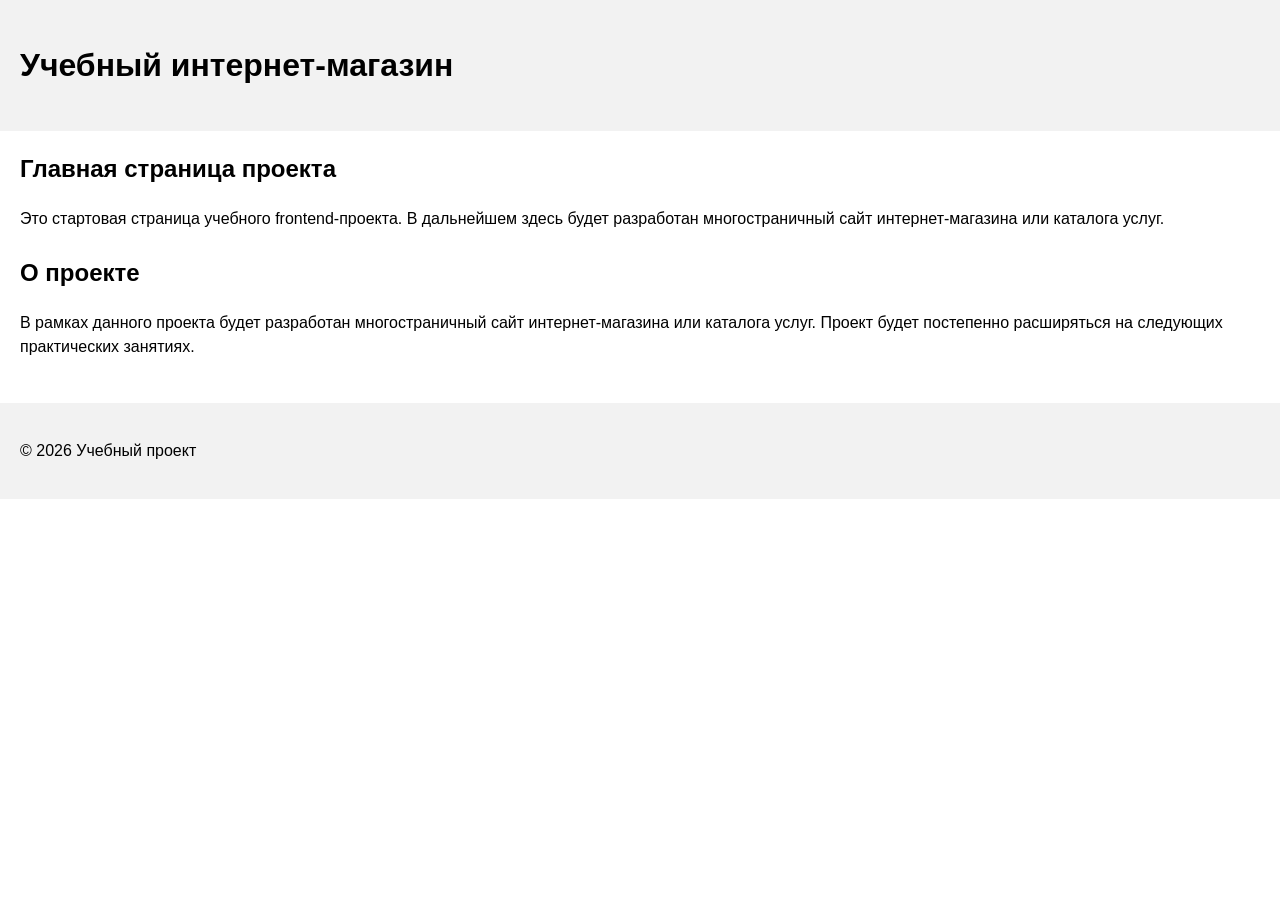
==== index.html @ 619b3dec "feat: add project description section" ====
<!DOCTYPE html>
<html lang="ru">
<head>
  <meta charset="UTF-8">
  <meta name="viewport" content="width=device-width, initial-scale=1.0">
  <title>Каталог товаров</title>
  <link rel="stylesheet" href="css/style.css">
</head>
<body>
  <header>
    <h1>Учебный интернет-магазин</h1>
  </header>

  <main>
    <section>
      <h2>Главная страница проекта</h2>
      <p>
        Это стартовая страница учебного frontend-проекта.
        В дальнейшем здесь будет разработан многостраничный сайт
        интернет-магазина или каталога услуг.
      </p>
    </section>
    <section>
      <h2>О проекте</h2>
      <p>
        В рамках данного проекта будет разработан многостраничный сайт
        интернет-магазина или каталога услуг. Проект будет постепенно
        расширяться на следующих практических занятиях.
      </p>
    </section>
  </main>

  <footer>
    <p>&copy; 2026 Учебный проект</p>
  </footer>
</body>
</html>
---- css/style.css ----
body {
  margin: 0;
  font-family: Arial, sans-serif;
  line-height: 1.5;
}

header,
main,
footer {
  padding: 20px;
}

header {
  background-color: #f2f2f2;
}

footer {
  background-color: #f2f2f2;
}

section {
  margin-bottom: 24px;
}

section h2 {
  margin-top: 0;
}
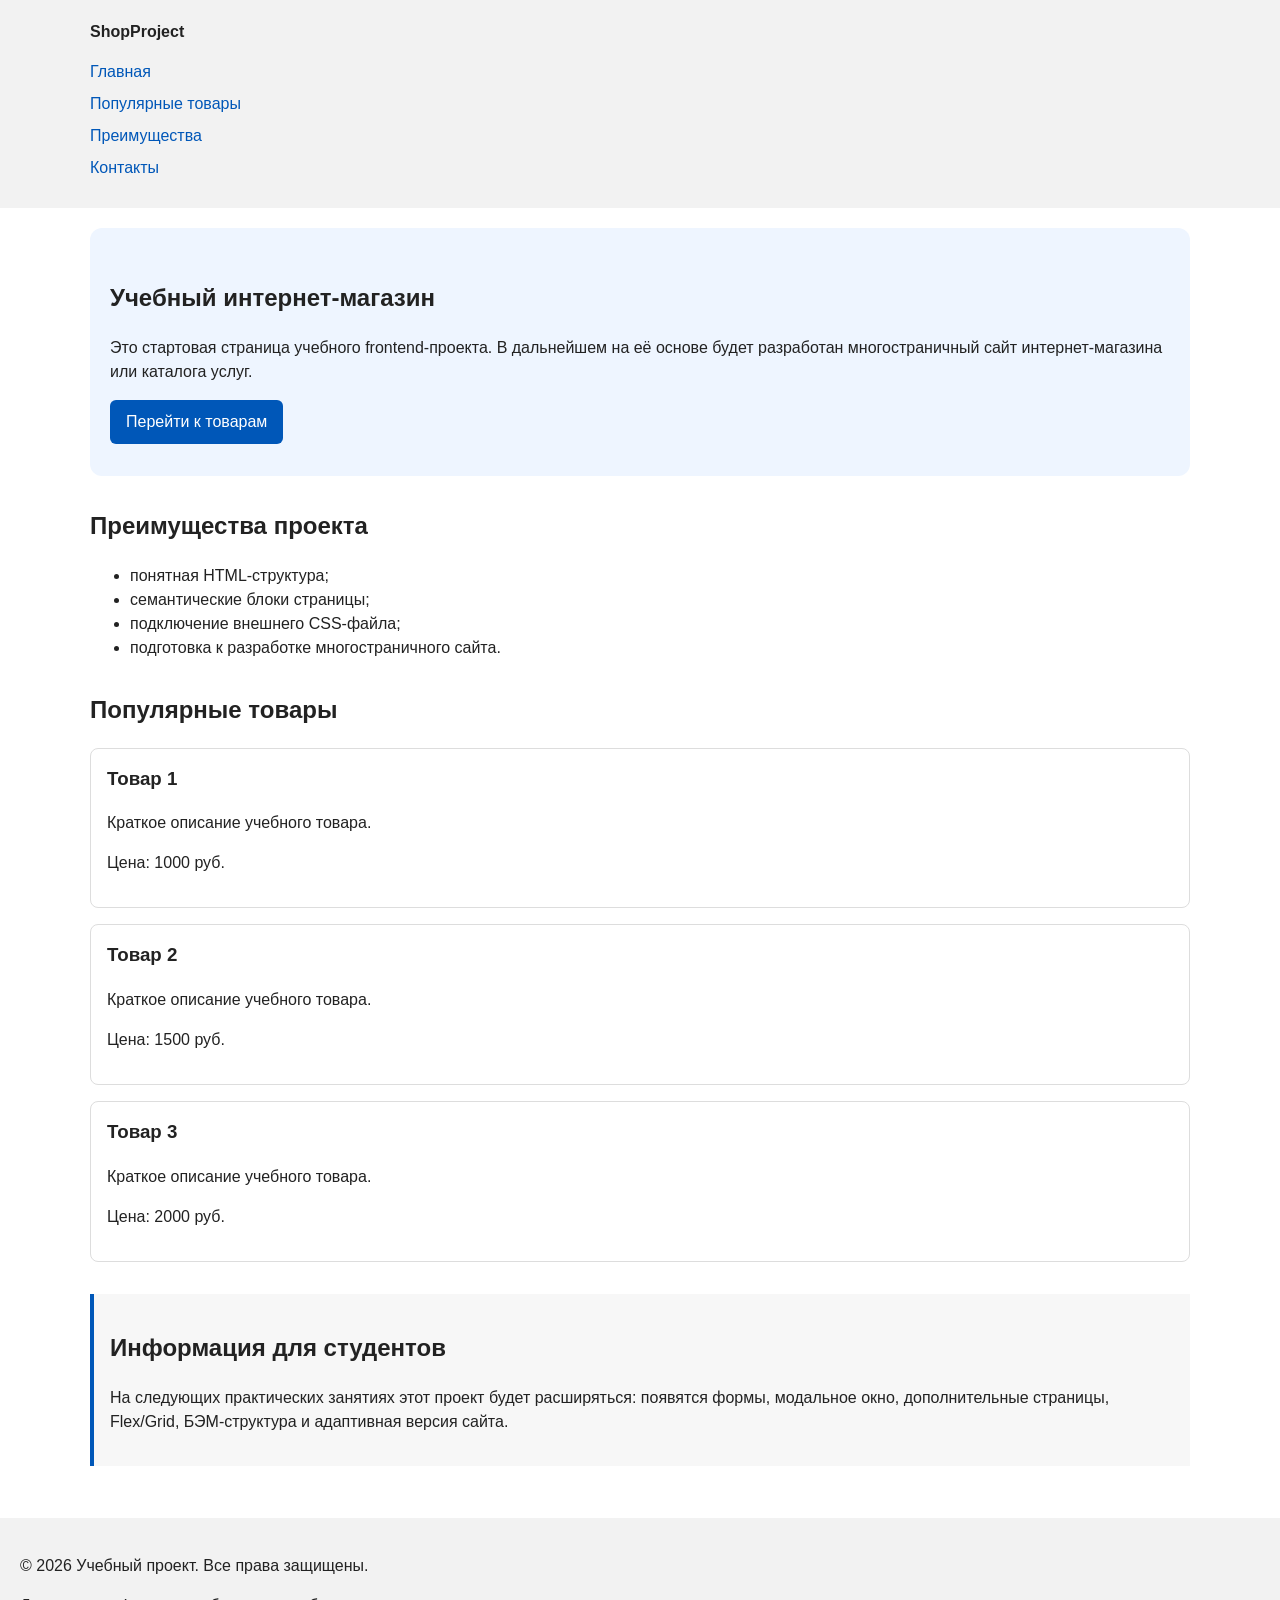
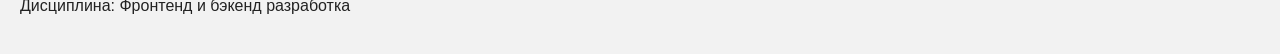
==== commit e78f5cd9: "feat: add semantic HTML structure and base CSS styles" ====
--- a/index.html
+++ b/index.html
@@ -8,30 +8,72 @@
 </head>
 <body>
   <header>
-    <h1>Учебный интернет-магазин</h1>
+    <div class="site-header">
+      <a class="site-logo" href="index.html">ShopProject</a>
+
+      <nav class="site-nav" aria-label="Основная навигация">
+        <ul class="site-nav__list">
+          <li><a href="index.html">Главная</a></li>
+          <li><a href="#popular">Популярные товары</a></li>
+          <li><a href="#advantages">Преимущества</a></li>
+          <li><a href="#contacts">Контакты</a></li>
+        </ul>
+      </nav>
+    </div>
   </header>
-
   <main>
-    <section>
-      <h2>Главная страница проекта</h2>
+    <section class="hero">
+      <h1>Учебный интернет-магазин</h1>
       <p>
         Это стартовая страница учебного frontend-проекта.
-        В дальнейшем здесь будет разработан многостраничный сайт
+        В дальнейшем на её основе будет разработан многостраничный сайт
         интернет-магазина или каталога услуг.
       </p>
+      <a class="button" href="#popular">Перейти к товарам</a>
     </section>
-    <section>
-      <h2>О проекте</h2>
+    <section class="section" id="advantages">
+      <h2>Преимущества проекта</h2>
+
+      <ul class="advantages-list">
+        <li>понятная HTML-структура;</li>
+        <li>семантические блоки страницы;</li>
+        <li>подключение внешнего CSS-файла;</li>
+        <li>подготовка к разработке многостраничного сайта.</li>
+      </ul>
+    </section>
+    <section class="section" id="popular">
+      <h2>Популярные товары</h2>
+
+      <article class="product-card">
+        <h3>Товар 1</h3>
+        <p>Краткое описание учебного товара.</p>
+        <p>Цена: 1000 руб.</p>
+      </article>
+
+      <article class="product-card">
+        <h3>Товар 2</h3>
+        <p>Краткое описание учебного товара.</p>
+        <p>Цена: 1500 руб.</p>
+      </article>
+
+      <article class="product-card">
+        <h3>Товар 3</h3>
+        <p>Краткое описание учебного товара.</p>
+        <p>Цена: 2000 руб.</p>
+      </article>
+    </section>
+    <aside class="aside-info">
+      <h2>Информация для студентов</h2>
       <p>
-        В рамках данного проекта будет разработан многостраничный сайт
-        интернет-магазина или каталога услуг. Проект будет постепенно
-        расширяться на следующих практических занятиях.
+        На следующих практических занятиях этот проект будет расширяться:
+        появятся формы, модальное окно, дополнительные страницы, Flex/Grid,
+        БЭМ-структура и адаптивная версия сайта.
       </p>
-    </section>
+    </aside>
   </main>
-
-  <footer>
-    <p>&copy; 2026 Учебный проект</p>
+  <footer id="contacts">
+    <p>&copy; 2026 Учебный проект. Все права защищены.</p>
+    <p>Дисциплина: Фронтенд и бэкенд разработка</p>
   </footer>
 </body>
 </html>
--- a/css/style.css
+++ b/css/style.css
@@ -1,27 +1,173 @@
+/* 
+  Универсальное правило для всех элементов.
+  border-box делает расчёт размеров более понятным:
+  width включает content, padding и border.
+*/
+* {
+  box-sizing: border-box;
+}
+
+/*
+  Убираем стандартный внешний отступ браузера у body.
+  Без этого вокруг страницы может появиться белая рамка.
+*/
 body {
   margin: 0;
   font-family: Arial, sans-serif;
   line-height: 1.5;
+  color: #222222;
+  background-color: #ffffff;
 }
 
+/*
+  Задаём внутренние отступы для основных областей страницы.
+  Это делает содержимое визуально отделённым от краёв окна браузера.
+*/
 header,
 main,
 footer {
   padding: 20px;
 }
 
+/*
+  Оформляем шапку страницы.
+  Пока используется простой светло-серый фон.
+*/
 header {
   background-color: #f2f2f2;
 }
 
+/*
+  Оформляем подвал страницы тем же фоном,
+  чтобы визуально отделить его от основного содержимого.
+*/
 footer {
   background-color: #f2f2f2;
 }
 
-section {
-  margin-bottom: 24px;
+/*
+  Ограничиваем ширину содержимого шапки,
+  чтобы оно не растягивалось слишком сильно на широких экранах.
+*/
+.site-header {
+  max-width: 1100px;
+  margin: 0 auto;
 }
 
-section h2 {
+/*
+  Оформляем текстовый логотип.
+*/
+.site-logo {
+  font-weight: bold;
+  text-decoration: none;
+  color: #222222;
+}
+
+/*
+  Убираем стандартные отступы и маркеры списка навигации.
+*/
+.site-nav__list {
+  padding: 0;
+  margin: 16px 0 0;
+  list-style: none;
+}
+
+/*
+  Добавляем расстояние между пунктами меню.
+*/
+.site-nav__list li {
+  margin-bottom: 8px;
+}
+
+/*
+  Оформляем ссылки меню.
+*/
+.site-nav__list a {
+  color: #0057b8;
+  text-decoration: none;
+}
+
+/*
+  При наведении мыши подчёркиваем ссылку.
+  Подробно состояния интерфейса будут рассмотрены в практической работе 1.7.
+*/
+.site-nav__list a:hover {
+  text-decoration: underline;
+}
+
+/*
+  Hero-блок — первый крупный блок страницы.
+  Он визуально отделяется от остальных разделов фоном и отступами.
+*/
+.hero {
+  max-width: 1100px;
+  margin: 0 auto 32px;
+  padding: 32px 20px;
+  background-color: #eef5ff;
+  border-radius: 12px;
+}
+
+/*
+  Общий класс для разделов страницы.
+*/
+.section {
+  max-width: 1100px;
+  margin: 0 auto 32px;
+}
+
+/*
+  Убираем лишний верхний отступ у заголовков разделов.
+*/
+.section h2 {
   margin-top: 0;
 }
+
+/*
+  Карточка товара — самостоятельный блок.
+  На следующих занятиях карточки будут доработаны и выстроены в сетку.
+*/
+.product-card {
+  margin-bottom: 16px;
+  padding: 16px;
+  border: 1px solid #dddddd;
+  border-radius: 8px;
+  background-color: #ffffff;
+}
+
+/*
+  Убираем лишний верхний отступ у заголовка карточки.
+*/
+.product-card h3 {
+  margin-top: 0;
+}
+
+/*
+  Пока это обычная ссылка, но визуально она оформляется как кнопка.
+*/
+.button {
+  display: inline-block;
+  padding: 10px 16px;
+  color: #ffffff;
+  background-color: #0057b8;
+  text-decoration: none;
+  border-radius: 6px;
+}
+
+/*
+  Простое состояние наведения для кнопки.
+*/
+.button:hover {
+  background-color: #003f86;
+}
+
+/*
+  Дополнительный информационный блок.
+*/
+.aside-info {
+  max-width: 1100px;
+  margin: 0 auto 32px;
+  padding: 16px;
+  border-left: 4px solid #0057b8;
+  background-color: #f7f7f7;
+}
+
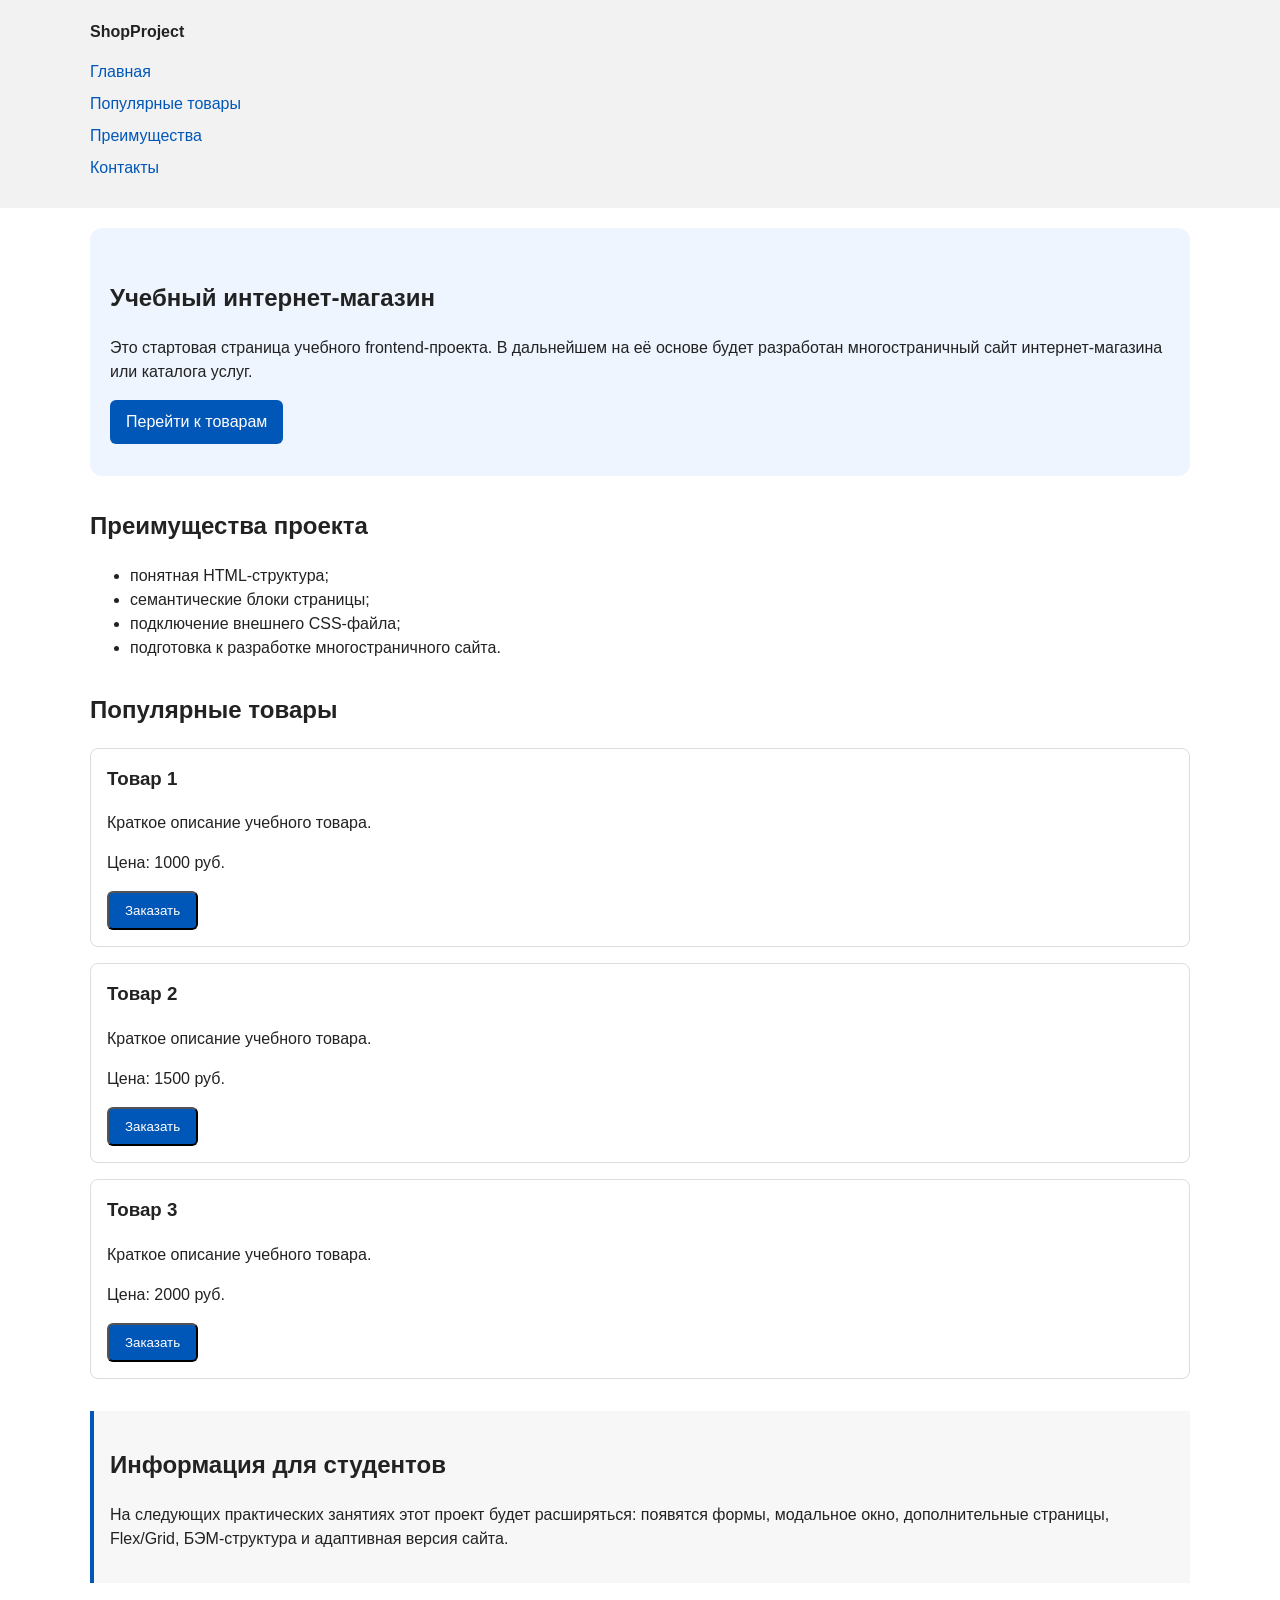
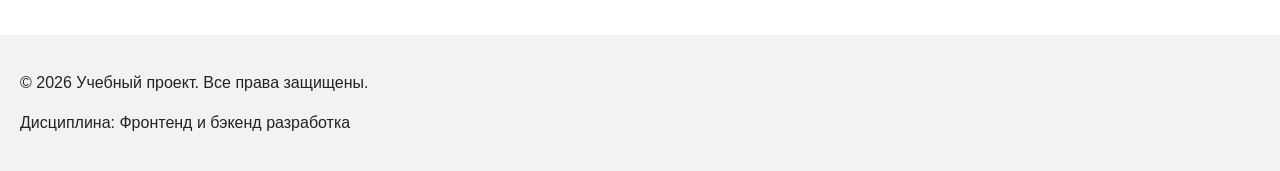
==== commit f38a32cd: "feat: add order form modal and validation" ====
--- a/index.html
+++ b/index.html
@@ -5,6 +5,7 @@
   <meta name="viewport" content="width=device-width, initial-scale=1.0">
   <title>Каталог товаров</title>
   <link rel="stylesheet" href="css/style.css">
+  <script src="js/main.js" defer></script>
 </head>
 <body>
   <header>
@@ -48,20 +49,32 @@
         <h3>Товар 1</h3>
         <p>Краткое описание учебного товара.</p>
         <p>Цена: 1000 руб.</p>
+        <button class="button product-card__button" type="button" data-product="Товар 1">
+          Заказать
+        </button>
       </article>
 
       <article class="product-card">
         <h3>Товар 2</h3>
         <p>Краткое описание учебного товара.</p>
         <p>Цена: 1500 руб.</p>
+        <button class="button product-card__button" type="button" data-product="Товар 2">
+          Заказать
+        </button>
       </article>
 
       <article class="product-card">
         <h3>Товар 3</h3>
         <p>Краткое описание учебного товара.</p>
         <p>Цена: 2000 руб.</p>
+        <button class="button product-card__button" type="button" data-product="Товар 3">
+          Заказать
+        </button>
       </article>
     </section>
+    <p class="success-message" id="success-message" hidden>
+      Форма успешно отправлена!
+    </p>
     <aside class="aside-info">
       <h2>Информация для студентов</h2>
       <p>
@@ -75,5 +88,97 @@
     <p>&copy; 2026 Учебный проект. Все права защищены.</p>
     <p>Дисциплина: Фронтенд и бэкенд разработка</p>
   </footer>
+  <dialog class="order-dialog" id="order-dialog" aria-labelledby="order-dialog-title">
+    <h2 id="order-dialog-title">Оформление заявки</h2>
+
+    <form class="order-form" id="order-form" action="#" method="post" novalidate>
+      <input id="selected-product" name="selected-product" type="hidden">
+
+      <div class="form-field">
+        <label for="order-name">Имя</label>
+        <input
+          id="order-name"
+          name="name"
+          type="text"
+          placeholder="Введите ваше имя"
+          minlength="2"
+          autocomplete="given-name"
+          required
+        >
+      </div>
+
+      <div class="form-field">
+        <label for="order-email">E-mail</label>
+        <input
+          id="order-email"
+          name="email"
+          type="email"
+          placeholder="example@mail.ru"
+          autocomplete="email"
+          required
+        >
+      </div>
+
+      <div class="form-field">
+        <label for="order-phone">Телефон</label>
+        <input
+          id="order-phone"
+          name="phone"
+          type="tel"
+          inputmode="tel"
+          placeholder="+7 (900) 000-00-00"
+          pattern="^\+7 \(\d{3}\) \d{3}-\d{2}-\d{2}$"
+          required
+        >
+        <small>Формат: +7 (900) 000-00-00</small>
+      </div>
+
+      <div class="form-field">
+        <label for="order-date">Дата связи</label>
+        <input
+          id="order-date"
+          name="date"
+          type="date"
+        >
+      </div>
+
+      <div class="form-field">
+        <label for="order-topic">Тема заявки</label>
+        <select id="order-topic" name="topic" required>
+          <option value="">Выберите тему</option>
+          <option value="product">Заказ товара</option>
+          <option value="consultation">Консультация</option>
+          <option value="delivery">Доставка</option>
+        </select>
+      </div>
+
+      <div class="form-field">
+        <label for="order-comment">Комментарий</label>
+        <textarea
+          id="order-comment"
+          name="comment"
+          rows="4"
+          placeholder="Укажите дополнительную информацию"
+        ></textarea>
+      </div>
+
+      <div class="form-field form-field--checkbox">
+        <label>
+          <input
+            id="order-agreement"
+            name="agreement"
+            type="checkbox"
+            required
+          >
+          Я согласен на обработку данных
+        </label>
+      </div>
+
+      <div class="form-actions">
+        <button type="button" id="close-order-dialog">Закрыть</button>
+        <button type="submit">Отправить заявку</button>
+      </div>
+    </form>
+  </dialog>
 </body>
 </html>
--- a/css/style.css
+++ b/css/style.css
@@ -171,3 +171,104 @@
   background-color: #f7f7f7;
 }
 
+/*
+  Модальное окно.
+  Элемент dialog сам умеет открываться поверх страницы.
+*/
+.order-dialog {
+  width: min(100% - 32px, 560px);
+  padding: 24px;
+  border: none;
+  border-radius: 12px;
+}
+
+/*
+  Затемнение фона за модальным окном.
+*/
+.order-dialog::backdrop {
+  background-color: rgba(0, 0, 0, 0.5);
+}
+
+/*
+  Поле формы.
+  Каждый блок получает нижний отступ.
+*/
+.form-field {
+  margin-bottom: 16px;
+}
+
+/*
+  Подпись поля.
+*/
+.form-field label {
+  display: block;
+  margin-bottom: 6px;
+}
+
+/*
+  Основные поля формы.
+*/
+.form-field input,
+.form-field select,
+.form-field textarea {
+  width: 100%;
+  padding: 10px 12px;
+  border: 1px solid #cccccc;
+  border-radius: 6px;
+  font: inherit;
+}
+
+/*
+  Checkbox не должен занимать всю ширину.
+*/
+.form-field input[type="checkbox"] {
+  width: auto;
+}
+
+/*
+  Подсказка под полем телефона.
+*/
+.form-field small {
+  display: block;
+  margin-top: 4px;
+  color: #666666;
+}
+
+/*
+  Видимый фокус для клавиатурной навигации.
+*/
+.form-field input:focus-visible,
+.form-field select:focus-visible,
+.form-field textarea:focus-visible,
+.form-actions button:focus-visible {
+  outline: 2px solid #0057b8;
+  outline-offset: 2px;
+}
+
+/*
+  Подсветка ошибочных полей.
+  Атрибут aria-invalid будет добавляться через JavaScript.
+*/
+[aria-invalid="true"] {
+  border-color: #b00020;
+}
+
+/*
+  Кнопки формы.
+*/
+.form-actions {
+  display: flex;
+  gap: 12px;
+  margin-top: 20px;
+}
+
+/*
+  Сообщение об успешной отправке.
+*/
+.success-message {
+  max-width: 1100px;
+  margin: 24px auto;
+  padding: 16px;
+  border-left: 4px solid #168a2f;
+  background-color: #eefaf0;
+}
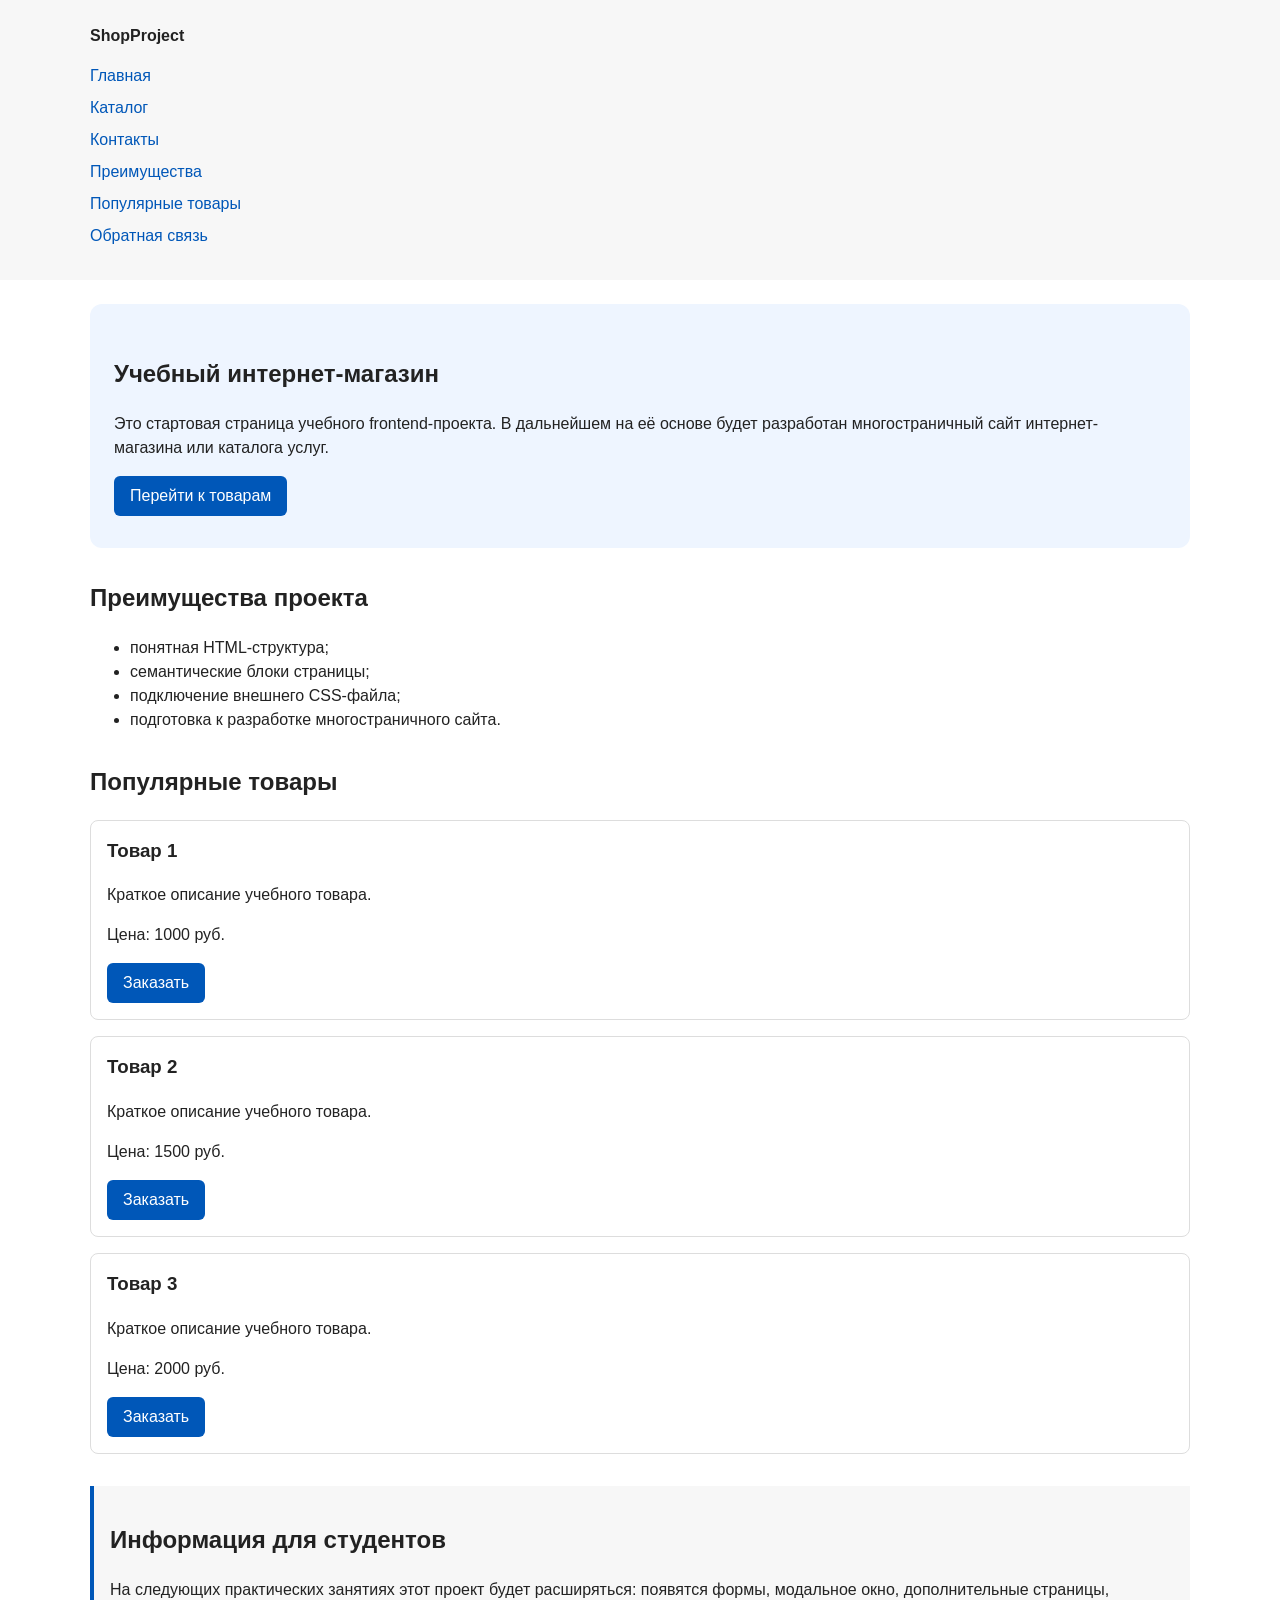
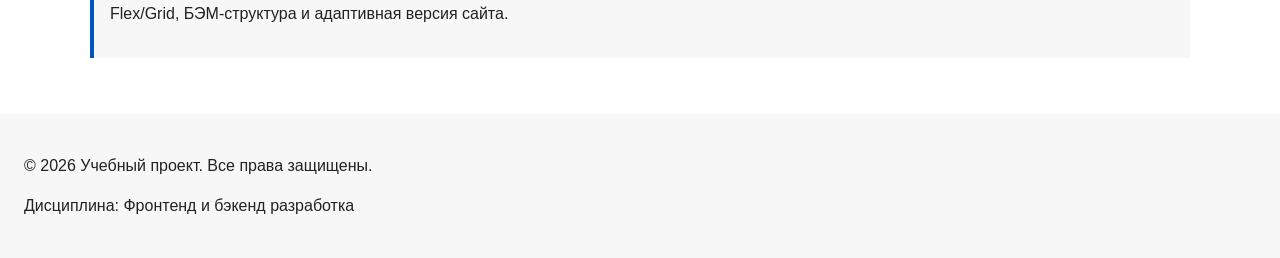
==== commit 9b0dd6eb: "feat: add multi-page structure navigation and anchors" ====
--- a/index.html
+++ b/index.html
@@ -3,7 +3,12 @@
 <head>
   <meta charset="UTF-8">
   <meta name="viewport" content="width=device-width, initial-scale=1.0">
-  <title>Каталог товаров</title>
+  <meta name="description" content="Главная страница учебного интернет-магазина: преимущества, популярные товары и форма заявки.">
+  <title>Главная — Учебный интернет-магазин</title>
+  <meta property="og:type" content="website">
+  <meta property="og:title" content="Учебный интернет-магазин">
+  <meta property="og:description" content="Учебный frontend-проект интернет-магазина.">
+  <meta property="og:image" content="https://killmenull.github.io/kr1-html-css-shop/images/preview.jpg">
   <link rel="stylesheet" href="css/style.css">
   <script src="js/main.js" defer></script>
 </head>
@@ -15,9 +20,11 @@
       <nav class="site-nav" aria-label="Основная навигация">
         <ul class="site-nav__list">
           <li><a href="index.html">Главная</a></li>
-          <li><a href="#popular">Популярные товары</a></li>
-          <li><a href="#advantages">Преимущества</a></li>
-          <li><a href="#contacts">Контакты</a></li>
+          <li><a href="catalog.html">Каталог</a></li>
+          <li><a href="contacts.html">Контакты</a></li>
+          <li><a href="index.html#advantages">Преимущества</a></li>
+          <li><a href="index.html#popular">Популярные товары</a></li>
+          <li><a href="index.html#contacts">Обратная связь</a></li>
         </ul>
       </nav>
     </div>
--- a/css/style.css
+++ b/css/style.css
@@ -1,4 +1,47 @@
-/* 
+/* ===============================
+   1. Переменные проекта
+   =============================== */
+
+/*
+  Все значения, которые повторяются в проекте, хранятся в одном месте.
+  Чтобы изменить оформление, достаточно поменять переменную здесь.
+*/
+:root {
+  /* Основные цвета проекта */
+  --color-bg: #ffffff;
+  --color-text: #222222;
+  --color-muted: #666666;
+  --color-primary: #0057b8;
+  --color-primary-dark: #003f86;
+  --color-border: #dddddd;
+  --color-surface: #f7f7f7;
+  --color-surface-accent: #eef5ff;
+  --color-danger: #b00020;
+  --color-success: #168a2f;
+  --color-success-bg: #eefaf0;
+  --color-white: #ffffff;
+
+  /* Отступы */
+  --space-xs: 4px;
+  --space-sm: 8px;
+  --space-md: 16px;
+  --space-lg: 24px;
+  --space-xl: 32px;
+
+  /* Скругления */
+  --radius-sm: 6px;
+  --radius-md: 8px;
+  --radius-lg: 12px;
+
+  /* Размеры */
+  --container-width: 1100px;
+}
+
+/* ===============================
+   2. Базовые стили
+   =============================== */
+
+/*
   Универсальное правило для всех элементов.
   border-box делает расчёт размеров более понятным:
   width включает content, padding и border.
@@ -8,59 +51,135 @@
 }
 
 /*
+  Плавная прокрутка при переходе по якорным ссылкам.
+  Если браузер не поддерживает свойство, ссылка сработает без анимации.
+*/
+html {
+  scroll-behavior: smooth;
+}
+
+/*
   Убираем стандартный внешний отступ браузера у body.
-  Без этого вокруг страницы может появиться белая рамка.
+  Цвет текста и фона берутся из переменных.
 */
 body {
   margin: 0;
   font-family: Arial, sans-serif;
   line-height: 1.5;
-  color: #222222;
-  background-color: #ffffff;
-}
-
-/*
-  Задаём внутренние отступы для основных областей страницы.
-  Это делает содержимое визуально отделённым от краёв окна браузера.
+  color: var(--color-text);
+  background-color: var(--color-bg);
+}
+
+/*
+  Внутренние отступы основных областей страницы.
+  Значение берётся из единой шкалы отступов.
 */
 header,
 main,
 footer {
-  padding: 20px;
-}
-
-/*
-  Оформляем шапку страницы.
-  Пока используется простой светло-серый фон.
+  padding: var(--space-lg);
+}
+
+/*
+  Шапка и подвал используют нейтральный фон.
 */
 header {
-  background-color: #f2f2f2;
-}
-
-/*
-  Оформляем подвал страницы тем же фоном,
-  чтобы визуально отделить его от основного содержимого.
-*/
+  background-color: var(--color-surface);
+}
+
 footer {
-  background-color: #f2f2f2;
-}
+  background-color: var(--color-surface);
+}
+
+/* ===============================
+   3. Общие элементы интерфейса
+   =============================== */
+
+/*
+  Базовый цвет ссылок и его изменение при наведении.
+*/
+a {
+  color: var(--color-primary);
+}
+
+a:hover {
+  color: var(--color-primary-dark);
+}
+
+/*
+  Видимая рамка фокуса при навигации с клавиатуры.
+*/
+a:focus-visible {
+  outline: 2px solid var(--color-primary);
+  outline-offset: 3px;
+}
+
+/*
+  Подсветка элемента, к которому выполнен переход по якорю,
+  например раздела id="popular" после ссылки #popular.
+*/
+:target {
+  outline: 2px dashed var(--color-primary);
+  outline-offset: 4px;
+}
+
+/*
+  Кнопка. Класс используется и для ссылок, и для элементов button.
+*/
+.button {
+  display: inline-block;
+  padding: var(--space-sm) var(--space-md);
+  color: var(--color-white);
+  background-color: var(--color-primary);
+  text-decoration: none;
+  border: none;
+  border-radius: var(--radius-sm);
+  font: inherit;
+  cursor: pointer;
+}
+
+/*
+  Цвет текста указан явно, иначе у ссылки-кнопки
+  сработает a:hover и текст станет тёмно-синим на тёмно-синем фоне.
+*/
+.button:hover {
+  color: var(--color-white);
+  background-color: var(--color-primary-dark);
+}
+
+.button:focus-visible {
+  outline: 2px solid var(--color-primary);
+  outline-offset: 3px;
+}
+
+/*
+  Недоступная кнопка приглушается, курсор показывает запрет.
+*/
+.button:disabled {
+  opacity: 0.6;
+  cursor: not-allowed;
+}
+
+/* ===============================
+   4. Компоненты страницы
+   =============================== */
 
 /*
   Ограничиваем ширину содержимого шапки,
   чтобы оно не растягивалось слишком сильно на широких экранах.
 */
 .site-header {
-  max-width: 1100px;
+  max-width: var(--container-width);
   margin: 0 auto;
 }
 
 /*
-  Оформляем текстовый логотип.
+  Текстовый логотип.
 */
 .site-logo {
   font-weight: bold;
   text-decoration: none;
-  color: #222222;
+  color: var(--color-text);
 }
 
 /*
@@ -68,108 +187,114 @@
 */
 .site-nav__list {
   padding: 0;
-  margin: 16px 0 0;
+  margin: var(--space-md) 0 0;
   list-style: none;
 }
 
-/*
-  Добавляем расстояние между пунктами меню.
-*/
 .site-nav__list li {
-  margin-bottom: 8px;
-}
-
-/*
-  Оформляем ссылки меню.
+  margin-bottom: var(--space-sm);
+}
+
+/*
+  Цвет ссылок меню задаётся общим правилом для a,
+  здесь убираем только подчёркивание.
 */
 .site-nav__list a {
-  color: #0057b8;
   text-decoration: none;
 }
 
-/*
-  При наведении мыши подчёркиваем ссылку.
-  Подробно состояния интерфейса будут рассмотрены в практической работе 1.7.
-*/
 .site-nav__list a:hover {
   text-decoration: underline;
 }
 
 /*
+  Хлебные крошки на внутренних страницах.
+  Текущая страница не является ссылкой, поэтому оформлена через span.
+  Цвет ссылки берётся из общего правила для a, поэтому работает и a:hover.
+*/
+.breadcrumbs {
+  max-width: var(--container-width);
+  margin: 0 auto var(--space-md);
+  font-size: 14px;
+  color: var(--color-muted);
+}
+
+/*
+  Разделитель перед названием текущей страницы.
+*/
+.breadcrumbs span::before {
+  content: " / ";
+  color: var(--color-muted);
+}
+
+/*
   Hero-блок — первый крупный блок страницы.
-  Он визуально отделяется от остальных разделов фоном и отступами.
 */
 .hero {
-  max-width: 1100px;
-  margin: 0 auto 32px;
-  padding: 32px 20px;
-  background-color: #eef5ff;
-  border-radius: 12px;
+  max-width: var(--container-width);
+  margin: 0 auto var(--space-xl);
+  padding: var(--space-xl) var(--space-lg);
+  background-color: var(--color-surface-accent);
+  border-radius: var(--radius-lg);
 }
 
 /*
   Общий класс для разделов страницы.
 */
 .section {
-  max-width: 1100px;
-  margin: 0 auto 32px;
-}
-
-/*
-  Убираем лишний верхний отступ у заголовков разделов.
-*/
+  max-width: var(--container-width);
+  margin: 0 auto var(--space-xl);
+}
+
 .section h2 {
   margin-top: 0;
 }
 
 /*
-  Карточка товара — самостоятельный блок.
-  На следующих занятиях карточки будут доработаны и выстроены в сетку.
+  Карточка товара.
+  В сетку карточки будут выстроены в практическом занятии №6.
 */
 .product-card {
-  margin-bottom: 16px;
-  padding: 16px;
-  border: 1px solid #dddddd;
-  border-radius: 8px;
-  background-color: #ffffff;
-}
-
-/*
-  Убираем лишний верхний отступ у заголовка карточки.
-*/
+  margin-bottom: var(--space-md);
+  padding: var(--space-md);
+  border: 1px solid var(--color-border);
+  border-radius: var(--radius-md);
+  background-color: var(--color-bg);
+}
+
+.product-card:hover {
+  border-color: var(--color-primary);
+}
+
 .product-card h3 {
   margin-top: 0;
 }
 
 /*
-  Пока это обычная ссылка, но визуально она оформляется как кнопка.
-*/
-.button {
-  display: inline-block;
-  padding: 10px 16px;
-  color: #ffffff;
-  background-color: #0057b8;
-  text-decoration: none;
-  border-radius: 6px;
-}
-
-/*
-  Простое состояние наведения для кнопки.
-*/
-.button:hover {
-  background-color: #003f86;
-}
-
-/*
   Дополнительный информационный блок.
 */
 .aside-info {
-  max-width: 1100px;
-  margin: 0 auto 32px;
-  padding: 16px;
-  border-left: 4px solid #0057b8;
-  background-color: #f7f7f7;
-}
+  max-width: var(--container-width);
+  margin: 0 auto var(--space-xl);
+  padding: var(--space-md);
+  border-left: 4px solid var(--color-primary);
+  background-color: var(--color-surface);
+}
+
+/*
+  Сообщение об успешной отправке формы.
+*/
+.success-message {
+  max-width: var(--container-width);
+  margin: var(--space-lg) auto;
+  padding: var(--space-md);
+  border-left: 4px solid var(--color-success);
+  background-color: var(--color-success-bg);
+}
+
+/* ===============================
+   5. Форма и модальное окно
+   =============================== */
 
 /*
   Модальное окно.
@@ -177,9 +302,9 @@
 */
 .order-dialog {
   width: min(100% - 32px, 560px);
-  padding: 24px;
+  padding: var(--space-lg);
   border: none;
-  border-radius: 12px;
+  border-radius: var(--radius-lg);
 }
 
 /*
@@ -191,30 +316,27 @@
 
 /*
   Поле формы.
-  Каждый блок получает нижний отступ.
 */
 .form-field {
-  margin-bottom: 16px;
-}
-
-/*
-  Подпись поля.
-*/
+  margin-bottom: var(--space-md);
+}
+
 .form-field label {
   display: block;
-  margin-bottom: 6px;
+  margin-bottom: var(--space-xs);
 }
 
 /*
   Основные поля формы.
+  font: inherit заставляет поля использовать шрифт страницы.
 */
 .form-field input,
 .form-field select,
 .form-field textarea {
   width: 100%;
   padding: 10px 12px;
-  border: 1px solid #cccccc;
-  border-radius: 6px;
+  border: 1px solid var(--color-border);
+  border-radius: var(--radius-sm);
   font: inherit;
 }
 
@@ -226,12 +348,21 @@
 }
 
 /*
-  Подсказка под полем телефона.
+  Подсказка под полем.
 */
 .form-field small {
   display: block;
-  margin-top: 4px;
-  color: #666666;
+  margin-top: var(--space-xs);
+  color: var(--color-muted);
+}
+
+/*
+  Реакция поля на наведение мыши.
+*/
+.form-field input:hover,
+.form-field select:hover,
+.form-field textarea:hover {
+  border-color: var(--color-primary);
 }
 
 /*
@@ -241,16 +372,20 @@
 .form-field select:focus-visible,
 .form-field textarea:focus-visible,
 .form-actions button:focus-visible {
-  outline: 2px solid #0057b8;
-  outline-offset: 2px;
+  outline: 2px solid var(--color-primary);
+  outline-offset: 3px;
 }
 
 /*
   Подсветка ошибочных полей.
-  Атрибут aria-invalid будет добавляться через JavaScript.
-*/
-[aria-invalid="true"] {
-  border-color: #b00020;
+  Атрибут aria-invalid добавляется через JavaScript.
+  Селектор не короче, чем у правил выше, и стоит после них,
+  иначе красную рамку перекроют обычная рамка поля и :hover.
+*/
+.form-field input[aria-invalid="true"],
+.form-field select[aria-invalid="true"],
+.form-field textarea[aria-invalid="true"] {
+  border-color: var(--color-danger);
 }
 
 /*
@@ -258,17 +393,6 @@
 */
 .form-actions {
   display: flex;
-  gap: 12px;
-  margin-top: 20px;
-}
-
-/*
-  Сообщение об успешной отправке.
-*/
-.success-message {
-  max-width: 1100px;
-  margin: 24px auto;
-  padding: 16px;
-  border-left: 4px solid #168a2f;
-  background-color: #eefaf0;
-}
+  gap: var(--space-md);
+  margin-top: var(--space-lg);
+}
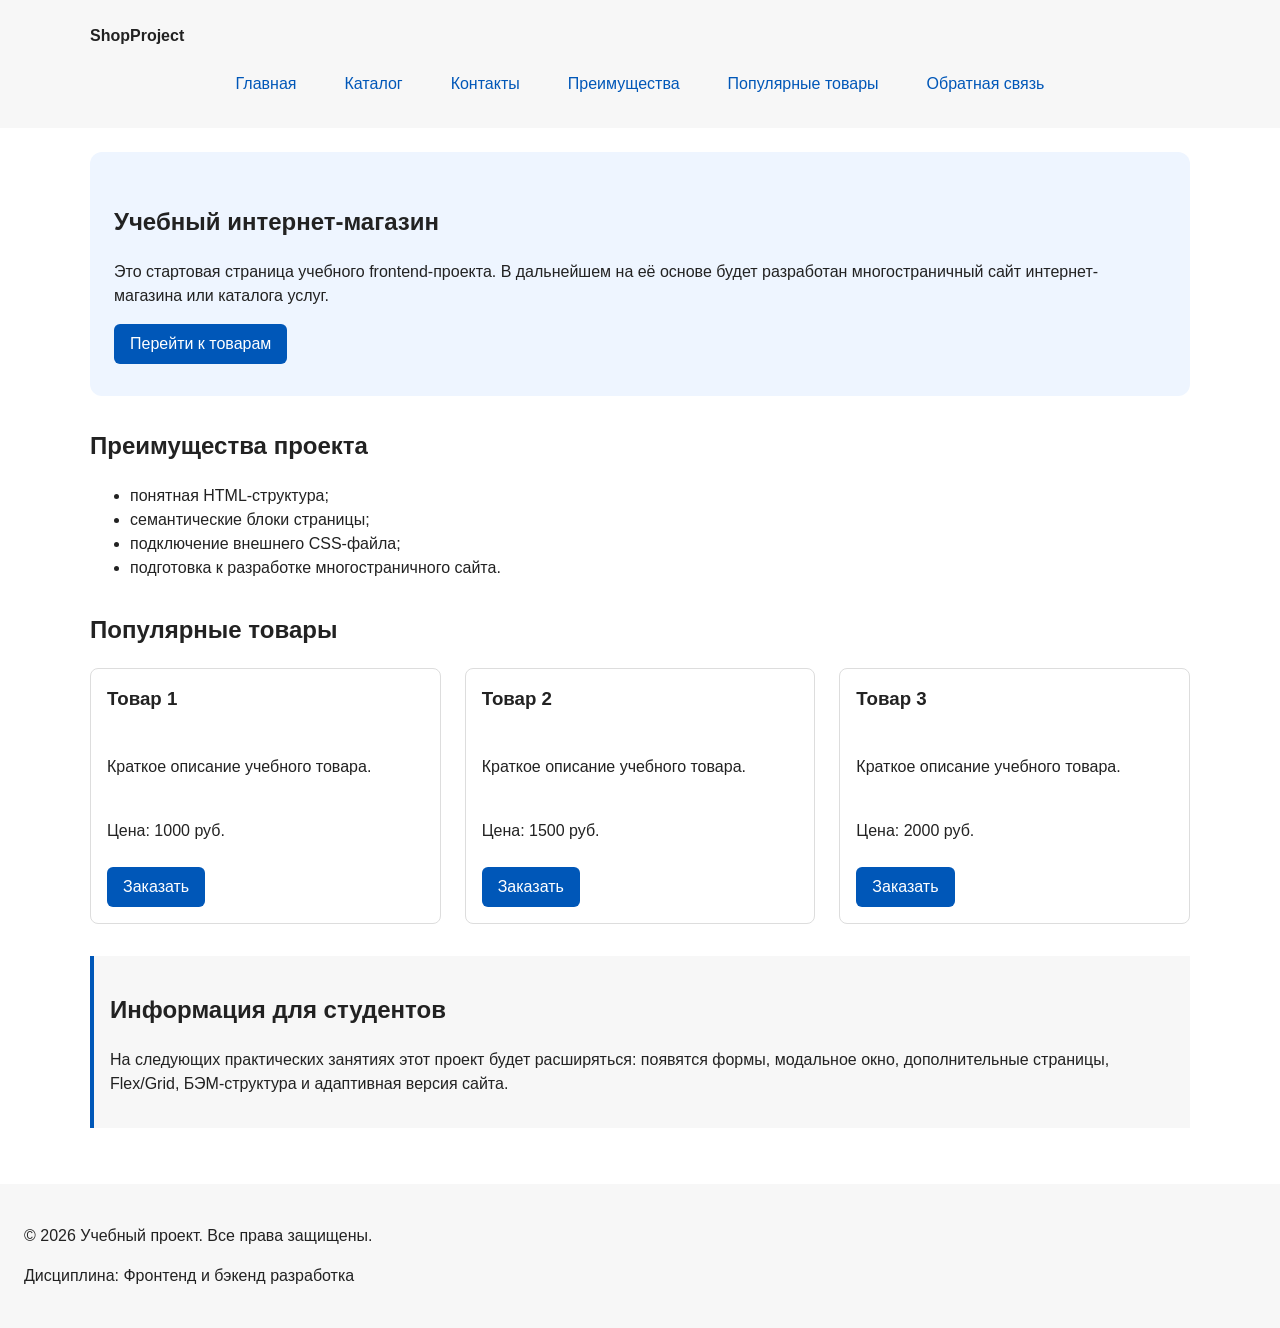
==== commit ae21feb2: "feat: add flex navigation and grid catalog layout" ====
--- a/index.html
+++ b/index.html
@@ -52,32 +52,34 @@
     <section class="section" id="popular">
       <h2>Популярные товары</h2>
 
-      <article class="product-card">
-        <h3>Товар 1</h3>
-        <p>Краткое описание учебного товара.</p>
-        <p>Цена: 1000 руб.</p>
-        <button class="button product-card__button" type="button" data-product="Товар 1">
-          Заказать
-        </button>
-      </article>
+      <div class="products-grid">
+        <article class="product-card">
+          <h3>Товар 1</h3>
+          <p>Краткое описание учебного товара.</p>
+          <p>Цена: 1000 руб.</p>
+          <button class="button product-card__button" type="button" data-product="Товар 1">
+            Заказать
+          </button>
+        </article>
 
-      <article class="product-card">
-        <h3>Товар 2</h3>
-        <p>Краткое описание учебного товара.</p>
-        <p>Цена: 1500 руб.</p>
-        <button class="button product-card__button" type="button" data-product="Товар 2">
-          Заказать
-        </button>
-      </article>
+        <article class="product-card">
+          <h3>Товар 2</h3>
+          <p>Краткое описание учебного товара.</p>
+          <p>Цена: 1500 руб.</p>
+          <button class="button product-card__button" type="button" data-product="Товар 2">
+            Заказать
+          </button>
+        </article>
 
-      <article class="product-card">
-        <h3>Товар 3</h3>
-        <p>Краткое описание учебного товара.</p>
-        <p>Цена: 2000 руб.</p>
-        <button class="button product-card__button" type="button" data-product="Товар 3">
-          Заказать
-        </button>
-      </article>
+        <article class="product-card">
+          <h3>Товар 3</h3>
+          <p>Краткое описание учебного товара.</p>
+          <p>Цена: 2000 руб.</p>
+          <button class="button product-card__button" type="button" data-product="Товар 3">
+            Заказать
+          </button>
+        </article>
+      </div>
     </section>
     <p class="success-message" id="success-message" hidden>
       Форма успешно отправлена!
--- a/css/style.css
+++ b/css/style.css
@@ -183,28 +183,37 @@
 }
 
 /*
-  Убираем стандартные отступы и маркеры списка навигации.
+  Горизонтальное меню через Flexbox.
+  flex-wrap разрешает перенос пунктов на новую строку,
+  gap задаёт расстояние между пунктами.
 */
 .site-nav__list {
+  display: flex;
+  flex-wrap: wrap;
+  justify-content: center;
+  align-items: center;
+  gap: var(--space-md);
   padding: 0;
   margin: var(--space-md) 0 0;
   list-style: none;
 }
 
-.site-nav__list li {
-  margin-bottom: var(--space-sm);
-}
-
-/*
-  Цвет ссылок меню задаётся общим правилом для a,
-  здесь убираем только подчёркивание.
+/*
+  Ссылки меню.
+  inline-block позволяет задать внутренние отступы
+  и увеличить кликабельную область.
 */
 .site-nav__list a {
+  display: inline-block;
+  padding: var(--space-sm) var(--space-md);
+  color: var(--color-primary);
   text-decoration: none;
+  border-radius: var(--radius-sm);
 }
 
 .site-nav__list a:hover {
-  text-decoration: underline;
+  color: var(--color-white);
+  background-color: var(--color-primary);
 }
 
 /*
@@ -251,11 +260,27 @@
 }
 
 /*
+  Сетка карточек товаров через CSS Grid.
+  repeat(3, 1fr) создаёт три равные колонки,
+  gap задаёт расстояние между карточками.
+*/
+.products-grid {
+  display: grid;
+  grid-template-columns: repeat(3, 1fr);
+  gap: var(--space-lg);
+}
+
+/*
   Карточка товара.
-  В сетку карточки будут выстроены в практическом занятии №6.
+  Карточка сама является flex-контейнером:
+  содержимое идёт сверху вниз, расстояние между элементами задаёт gap.
+  Отступ между карточками задаёт gap сетки, поэтому margin-bottom обнулён.
 */
 .product-card {
-  margin-bottom: var(--space-md);
+  display: flex;
+  flex-direction: column;
+  gap: var(--space-sm);
+  margin-bottom: 0;
   padding: var(--space-md);
   border: 1px solid var(--color-border);
   border-radius: var(--radius-md);
@@ -268,6 +293,87 @@
 
 .product-card h3 {
   margin-top: 0;
+}
+
+/*
+  Кнопка прижимается к низу карточки
+  и не растягивается на всю ширину.
+*/
+.product-card .button {
+  margin-top: auto;
+  align-self: flex-start;
+}
+
+/*
+  Страница каталога: фильтры слева, товары справа.
+  Первая колонка 260px отводится под фильтры,
+  вторая 1fr занимает оставшееся пространство.
+  grid-template-areas задаёт именованные области сетки.
+*/
+.catalog-layout {
+  max-width: var(--container-width);
+  margin: 0 auto var(--space-xl);
+  display: grid;
+  grid-template-columns: 260px 1fr;
+  grid-template-areas: "filters products";
+  gap: var(--space-lg);
+}
+
+/*
+  Боковая область фильтров.
+*/
+.catalog-filters {
+  grid-area: filters;
+  padding: var(--space-md);
+  border: 1px solid var(--color-border);
+  border-radius: var(--radius-md);
+  background-color: var(--color-surface);
+}
+
+/*
+  Область со списком товаров.
+*/
+.catalog-products {
+  grid-area: products;
+}
+
+/*
+  Форма фильтров.
+  Группы полей идут друг под другом, расстояние между ними задаёт gap.
+*/
+.filters-form {
+  display: grid;
+  gap: var(--space-md);
+}
+
+/*
+  fieldset визуально отделяет группы фильтров.
+*/
+.filters-form fieldset {
+  margin: 0;
+  padding: var(--space-md);
+  border: 1px solid var(--color-border);
+  border-radius: var(--radius-sm);
+}
+
+.filters-form legend {
+  font-weight: 700;
+}
+
+.filters-form label {
+  display: block;
+  margin-bottom: var(--space-sm);
+}
+
+/*
+  Числовые поля цены.
+*/
+.filters-form input[type="number"] {
+  width: 100%;
+  padding: 8px 10px;
+  border: 1px solid var(--color-border);
+  border-radius: var(--radius-sm);
+  font: inherit;
 }
 
 /*
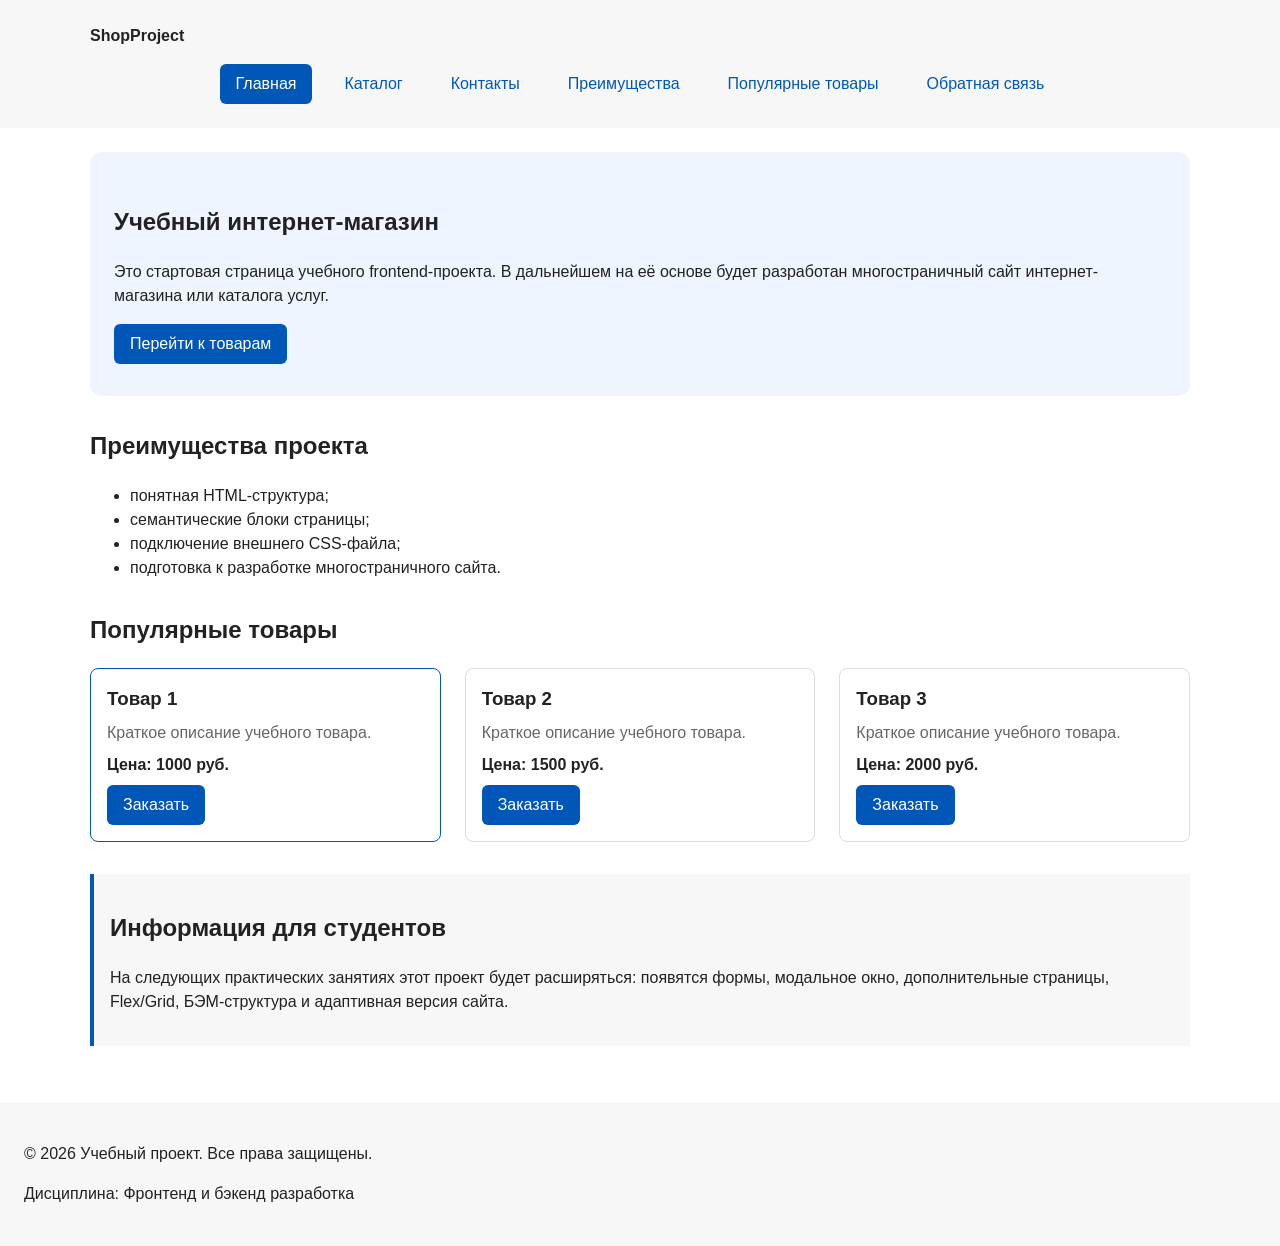
==== commit 2317712f: "refactor: apply BEM naming to CSS classes" ====
--- a/index.html
+++ b/index.html
@@ -13,18 +13,18 @@
   <script src="js/main.js" defer></script>
 </head>
 <body>
-  <header>
-    <div class="site-header">
-      <a class="site-logo" href="index.html">ShopProject</a>
+  <header class="site-header">
+    <div class="site-header__inner">
+      <a class="site-header__logo" href="index.html">ShopProject</a>
 
       <nav class="site-nav" aria-label="Основная навигация">
         <ul class="site-nav__list">
-          <li><a href="index.html">Главная</a></li>
-          <li><a href="catalog.html">Каталог</a></li>
-          <li><a href="contacts.html">Контакты</a></li>
-          <li><a href="index.html#advantages">Преимущества</a></li>
-          <li><a href="index.html#popular">Популярные товары</a></li>
-          <li><a href="index.html#contacts">Обратная связь</a></li>
+          <li class="site-nav__item"><a class="site-nav__link site-nav__link--active" href="index.html">Главная</a></li>
+          <li class="site-nav__item"><a class="site-nav__link" href="catalog.html">Каталог</a></li>
+          <li class="site-nav__item"><a class="site-nav__link" href="contacts.html">Контакты</a></li>
+          <li class="site-nav__item"><a class="site-nav__link" href="index.html#advantages">Преимущества</a></li>
+          <li class="site-nav__item"><a class="site-nav__link" href="index.html#popular">Популярные товары</a></li>
+          <li class="site-nav__item"><a class="site-nav__link" href="index.html#contacts">Обратная связь</a></li>
         </ul>
       </nav>
     </div>
@@ -37,10 +37,10 @@
         В дальнейшем на её основе будет разработан многостраничный сайт
         интернет-магазина или каталога услуг.
       </p>
-      <a class="button" href="#popular">Перейти к товарам</a>
+      <a class="button button--primary" href="#popular">Перейти к товарам</a>
     </section>
     <section class="section" id="advantages">
-      <h2>Преимущества проекта</h2>
+      <h2 class="section__title">Преимущества проекта</h2>
 
       <ul class="advantages-list">
         <li>понятная HTML-структура;</li>
@@ -50,32 +50,32 @@
       </ul>
     </section>
     <section class="section" id="popular">
-      <h2>Популярные товары</h2>
+      <h2 class="section__title">Популярные товары</h2>
 
       <div class="products-grid">
-        <article class="product-card">
-          <h3>Товар 1</h3>
-          <p>Краткое описание учебного товара.</p>
-          <p>Цена: 1000 руб.</p>
-          <button class="button product-card__button" type="button" data-product="Товар 1">
+        <article class="product-card product-card--featured">
+          <h3 class="product-card__title">Товар 1</h3>
+          <p class="product-card__description">Краткое описание учебного товара.</p>
+          <p class="product-card__price">Цена: 1000 руб.</p>
+          <button class="button button--primary product-card__button" type="button" data-product="Товар 1">
             Заказать
           </button>
         </article>
 
         <article class="product-card">
-          <h3>Товар 2</h3>
-          <p>Краткое описание учебного товара.</p>
-          <p>Цена: 1500 руб.</p>
-          <button class="button product-card__button" type="button" data-product="Товар 2">
+          <h3 class="product-card__title">Товар 2</h3>
+          <p class="product-card__description">Краткое описание учебного товара.</p>
+          <p class="product-card__price">Цена: 1500 руб.</p>
+          <button class="button button--primary product-card__button" type="button" data-product="Товар 2">
             Заказать
           </button>
         </article>
 
         <article class="product-card">
-          <h3>Товар 3</h3>
-          <p>Краткое описание учебного товара.</p>
-          <p>Цена: 2000 руб.</p>
-          <button class="button product-card__button" type="button" data-product="Товар 3">
+          <h3 class="product-card__title">Товар 3</h3>
+          <p class="product-card__description">Краткое описание учебного товара.</p>
+          <p class="product-card__price">Цена: 2000 руб.</p>
+          <button class="button button--primary product-card__button" type="button" data-product="Товар 3">
             Заказать
           </button>
         </article>
@@ -93,19 +93,20 @@
       </p>
     </aside>
   </main>
-  <footer id="contacts">
+  <footer class="site-footer" id="contacts">
     <p>&copy; 2026 Учебный проект. Все права защищены.</p>
     <p>Дисциплина: Фронтенд и бэкенд разработка</p>
   </footer>
   <dialog class="order-dialog" id="order-dialog" aria-labelledby="order-dialog-title">
-    <h2 id="order-dialog-title">Оформление заявки</h2>
+    <h2 class="order-dialog__title" id="order-dialog-title">Оформление заявки</h2>
 
     <form class="order-form" id="order-form" action="#" method="post" novalidate>
       <input id="selected-product" name="selected-product" type="hidden">
 
-      <div class="form-field">
-        <label for="order-name">Имя</label>
+      <div class="order-form__field">
+        <label class="order-form__label" for="order-name">Имя</label>
         <input
+          class="order-form__input"
           id="order-name"
           name="name"
           type="text"
@@ -116,9 +117,10 @@
         >
       </div>
 
-      <div class="form-field">
-        <label for="order-email">E-mail</label>
+      <div class="order-form__field">
+        <label class="order-form__label" for="order-email">E-mail</label>
         <input
+          class="order-form__input"
           id="order-email"
           name="email"
           type="email"
@@ -128,9 +130,10 @@
         >
       </div>
 
-      <div class="form-field">
-        <label for="order-phone">Телефон</label>
+      <div class="order-form__field">
+        <label class="order-form__label" for="order-phone">Телефон</label>
         <input
+          class="order-form__input"
           id="order-phone"
           name="phone"
           type="tel"
@@ -139,21 +142,22 @@
           pattern="^\+7 \(\d{3}\) \d{3}-\d{2}-\d{2}$"
           required
         >
-        <small>Формат: +7 (900) 000-00-00</small>
+        <small class="order-form__hint">Формат: +7 (900) 000-00-00</small>
       </div>
 
-      <div class="form-field">
-        <label for="order-date">Дата связи</label>
+      <div class="order-form__field">
+        <label class="order-form__label" for="order-date">Дата связи</label>
         <input
+          class="order-form__input"
           id="order-date"
           name="date"
           type="date"
         >
       </div>
 
-      <div class="form-field">
-        <label for="order-topic">Тема заявки</label>
-        <select id="order-topic" name="topic" required>
+      <div class="order-form__field">
+        <label class="order-form__label" for="order-topic">Тема заявки</label>
+        <select class="order-form__select" id="order-topic" name="topic" required>
           <option value="">Выберите тему</option>
           <option value="product">Заказ товара</option>
           <option value="consultation">Консультация</option>
@@ -161,9 +165,10 @@
         </select>
       </div>
 
-      <div class="form-field">
-        <label for="order-comment">Комментарий</label>
+      <div class="order-form__field">
+        <label class="order-form__label" for="order-comment">Комментарий</label>
         <textarea
+          class="order-form__textarea"
           id="order-comment"
           name="comment"
           rows="4"
@@ -171,9 +176,10 @@
         ></textarea>
       </div>
 
-      <div class="form-field form-field--checkbox">
-        <label>
+      <div class="order-form__field order-form__field--checkbox">
+        <label class="order-form__label">
           <input
+            class="order-form__checkbox"
             id="order-agreement"
             name="agreement"
             type="checkbox"
@@ -183,9 +189,9 @@
         </label>
       </div>
 
-      <div class="form-actions">
-        <button type="button" id="close-order-dialog">Закрыть</button>
-        <button type="submit">Отправить заявку</button>
+      <div class="order-form__actions">
+        <button class="button button--secondary" type="button" id="close-order-dialog">Закрыть</button>
+        <button class="button button--primary" type="submit">Отправить заявку</button>
       </div>
     </form>
   </dialog>
--- a/css/style.css
+++ b/css/style.css
@@ -71,24 +71,11 @@
 }
 
 /*
-  Внутренние отступы основных областей страницы.
-  Значение берётся из единой шкалы отступов.
-*/
-header,
-main,
-footer {
+  Внутренние отступы основной области страницы.
+  Шапка и подвал задают свои отступы в блоках site-header и site-footer.
+*/
+main {
   padding: var(--space-lg);
-}
-
-/*
-  Шапка и подвал используют нейтральный фон.
-*/
-header {
-  background-color: var(--color-surface);
-}
-
-footer {
-  background-color: var(--color-surface);
 }
 
 /* ===============================
@@ -124,27 +111,50 @@
 }
 
 /*
-  Кнопка. Класс используется и для ссылок, и для элементов button.
+  Кнопка — самостоятельный БЭМ-блок.
+  Базовый класс задаёт форму и размеры,
+  цвета задаются модификаторами button--primary и button--secondary.
+  Класс используется и для ссылок, и для элементов button.
 */
 .button {
   display: inline-block;
   padding: var(--space-sm) var(--space-md);
-  color: var(--color-white);
-  background-color: var(--color-primary);
-  text-decoration: none;
   border: none;
   border-radius: var(--radius-sm);
   font: inherit;
+  text-decoration: none;
   cursor: pointer;
+}
+
+/*
+  Основной вариант кнопки.
+*/
+.button--primary {
+  color: var(--color-white);
+  background-color: var(--color-primary);
 }
 
 /*
   Цвет текста указан явно, иначе у ссылки-кнопки
   сработает a:hover и текст станет тёмно-синим на тёмно-синем фоне.
 */
-.button:hover {
+.button--primary:hover {
   color: var(--color-white);
   background-color: var(--color-primary-dark);
+}
+
+/*
+  Второстепенный вариант кнопки.
+*/
+.button--secondary {
+  color: var(--color-primary);
+  background-color: transparent;
+  border: 1px solid var(--color-primary);
+}
+
+.button--secondary:hover {
+  color: var(--color-white);
+  background-color: var(--color-primary);
 }
 
 .button:focus-visible {
@@ -154,8 +164,10 @@
 
 /*
   Недоступная кнопка приглушается, курсор показывает запрет.
-*/
-.button:disabled {
+  Модификатор button--disabled нужен для визуально отключённых ссылок.
+*/
+.button:disabled,
+.button--disabled {
   opacity: 0.6;
   cursor: not-allowed;
 }
@@ -165,10 +177,18 @@
    =============================== */
 
 /*
-  Ограничиваем ширину содержимого шапки,
+  Шапка сайта.
+*/
+.site-header {
+  padding: var(--space-lg);
+  background-color: var(--color-surface);
+}
+
+/*
+  Внутренний контейнер шапки ограничивает ширину содержимого,
   чтобы оно не растягивалось слишком сильно на широких экранах.
 */
-.site-header {
+.site-header__inner {
   max-width: var(--container-width);
   margin: 0 auto;
 }
@@ -176,10 +196,10 @@
 /*
   Текстовый логотип.
 */
-.site-logo {
-  font-weight: bold;
+.site-header__logo {
+  font-weight: 700;
+  color: var(--color-text);
   text-decoration: none;
-  color: var(--color-text);
 }
 
 /*
@@ -203,7 +223,7 @@
   inline-block позволяет задать внутренние отступы
   и увеличить кликабельную область.
 */
-.site-nav__list a {
+.site-nav__link {
   display: inline-block;
   padding: var(--space-sm) var(--space-md);
   color: var(--color-primary);
@@ -211,15 +231,26 @@
   border-radius: var(--radius-sm);
 }
 
-.site-nav__list a:hover {
+.site-nav__link:hover {
   color: var(--color-white);
   background-color: var(--color-primary);
 }
 
+.site-nav__link:focus-visible {
+  outline: 2px solid var(--color-primary);
+  outline-offset: 3px;
+}
+
+/*
+  Модификатор активного пункта: ссылка на текущую страницу.
+*/
+.site-nav__link--active {
+  color: var(--color-white);
+  background-color: var(--color-primary);
+}
+
 /*
   Хлебные крошки на внутренних страницах.
-  Текущая страница не является ссылкой, поэтому оформлена через span.
-  Цвет ссылки берётся из общего правила для a, поэтому работает и a:hover.
 */
 .breadcrumbs {
   max-width: var(--container-width);
@@ -228,10 +259,15 @@
   color: var(--color-muted);
 }
 
-/*
-  Разделитель перед названием текущей страницы.
-*/
-.breadcrumbs span::before {
+.breadcrumbs__link {
+  color: var(--color-primary);
+}
+
+/*
+  Текущая страница не является ссылкой.
+  Перед её названием ставится разделитель.
+*/
+.breadcrumbs__current::before {
   content: " / ";
   color: var(--color-muted);
 }
@@ -255,7 +291,10 @@
   margin: 0 auto var(--space-xl);
 }
 
-.section h2 {
+/*
+  Заголовок раздела.
+*/
+.section__title {
   margin-top: 0;
 }
 
@@ -271,16 +310,14 @@
 }
 
 /*
-  Карточка товара.
+  Карточка товара — переиспользуемый БЭМ-блок.
   Карточка сама является flex-контейнером:
   содержимое идёт сверху вниз, расстояние между элементами задаёт gap.
-  Отступ между карточками задаёт gap сетки, поэтому margin-bottom обнулён.
 */
 .product-card {
   display: flex;
   flex-direction: column;
   gap: var(--space-sm);
-  margin-bottom: 0;
   padding: var(--space-md);
   border: 1px solid var(--color-border);
   border-radius: var(--radius-md);
@@ -291,15 +328,49 @@
   border-color: var(--color-primary);
 }
 
-.product-card h3 {
-  margin-top: 0;
+/*
+  Модификаторы карточки: выделенный товар и товар со скидкой.
+*/
+.product-card--featured {
+  border-color: var(--color-primary);
+}
+
+.product-card--discount {
+  border-color: var(--color-danger);
+}
+
+/*
+  Элементы карточки. Внешние отступы обнулены,
+  расстояние между элементами задаёт gap карточки.
+*/
+.product-card__title {
+  margin: 0;
+  color: var(--color-text);
+}
+
+.product-card__description {
+  margin: 0;
+  color: var(--color-muted);
+}
+
+.product-card__price {
+  margin: 0;
+  font-weight: 700;
+}
+
+/*
+  Модификатор блока меняет вид своего элемента:
+  у товара со скидкой цена выделяется цветом.
+*/
+.product-card--discount .product-card__price {
+  color: var(--color-danger);
 }
 
 /*
   Кнопка прижимается к низу карточки
   и не растягивается на всю ширину.
 */
-.product-card .button {
+.product-card__button {
   margin-top: auto;
   align-self: flex-start;
 }
@@ -347,20 +418,20 @@
 }
 
 /*
-  fieldset визуально отделяет группы фильтров.
-*/
-.filters-form fieldset {
+  Группа полей: fieldset визуально отделяет группы фильтров.
+*/
+.filters-form__group {
   margin: 0;
   padding: var(--space-md);
   border: 1px solid var(--color-border);
   border-radius: var(--radius-sm);
 }
 
-.filters-form legend {
+.filters-form__legend {
   font-weight: 700;
 }
 
-.filters-form label {
+.filters-form__label {
   display: block;
   margin-bottom: var(--space-sm);
 }
@@ -368,7 +439,7 @@
 /*
   Числовые поля цены.
 */
-.filters-form input[type="number"] {
+.filters-form__input {
   width: 100%;
   padding: 8px 10px;
   border: 1px solid var(--color-border);
@@ -398,6 +469,14 @@
   background-color: var(--color-success-bg);
 }
 
+/*
+  Подвал сайта.
+*/
+.site-footer {
+  padding: var(--space-lg);
+  background-color: var(--color-surface);
+}
+
 /* ===============================
    5. Форма и модальное окно
    =============================== */
@@ -420,14 +499,20 @@
   background-color: rgba(0, 0, 0, 0.5);
 }
 
-/*
-  Поле формы.
-*/
-.form-field {
+.order-dialog__title {
+  margin-top: 0;
+}
+
+/*
+  Форма заявки — отдельный БЭМ-блок,
+  её можно использовать и вне модального окна.
+  Поле формы: подпись и элемент ввода.
+*/
+.order-form__field {
   margin-bottom: var(--space-md);
 }
 
-.form-field label {
+.order-form__label {
   display: block;
   margin-bottom: var(--space-xs);
 }
@@ -436,9 +521,9 @@
   Основные поля формы.
   font: inherit заставляет поля использовать шрифт страницы.
 */
-.form-field input,
-.form-field select,
-.form-field textarea {
+.order-form__input,
+.order-form__select,
+.order-form__textarea {
   width: 100%;
   padding: 10px 12px;
   border: 1px solid var(--color-border);
@@ -447,16 +532,9 @@
 }
 
 /*
-  Checkbox не должен занимать всю ширину.
-*/
-.form-field input[type="checkbox"] {
-  width: auto;
-}
-
-/*
   Подсказка под полем.
 */
-.form-field small {
+.order-form__hint {
   display: block;
   margin-top: var(--space-xs);
   color: var(--color-muted);
@@ -465,19 +543,18 @@
 /*
   Реакция поля на наведение мыши.
 */
-.form-field input:hover,
-.form-field select:hover,
-.form-field textarea:hover {
+.order-form__input:hover,
+.order-form__select:hover,
+.order-form__textarea:hover {
   border-color: var(--color-primary);
 }
 
 /*
   Видимый фокус для клавиатурной навигации.
 */
-.form-field input:focus-visible,
-.form-field select:focus-visible,
-.form-field textarea:focus-visible,
-.form-actions button:focus-visible {
+.order-form__input:focus-visible,
+.order-form__select:focus-visible,
+.order-form__textarea:focus-visible {
   outline: 2px solid var(--color-primary);
   outline-offset: 3px;
 }
@@ -485,19 +562,19 @@
 /*
   Подсветка ошибочных полей.
   Атрибут aria-invalid добавляется через JavaScript.
-  Селектор не короче, чем у правил выше, и стоит после них,
-  иначе красную рамку перекроют обычная рамка поля и :hover.
-*/
-.form-field input[aria-invalid="true"],
-.form-field select[aria-invalid="true"],
-.form-field textarea[aria-invalid="true"] {
+  Правило стоит после :hover: специфичность у них одинаковая,
+  поэтому красная рамка сохраняется и при наведении.
+*/
+.order-form__input[aria-invalid="true"],
+.order-form__select[aria-invalid="true"],
+.order-form__textarea[aria-invalid="true"] {
   border-color: var(--color-danger);
 }
 
 /*
   Кнопки формы.
 */
-.form-actions {
+.order-form__actions {
   display: flex;
   gap: var(--space-md);
   margin-top: var(--space-lg);
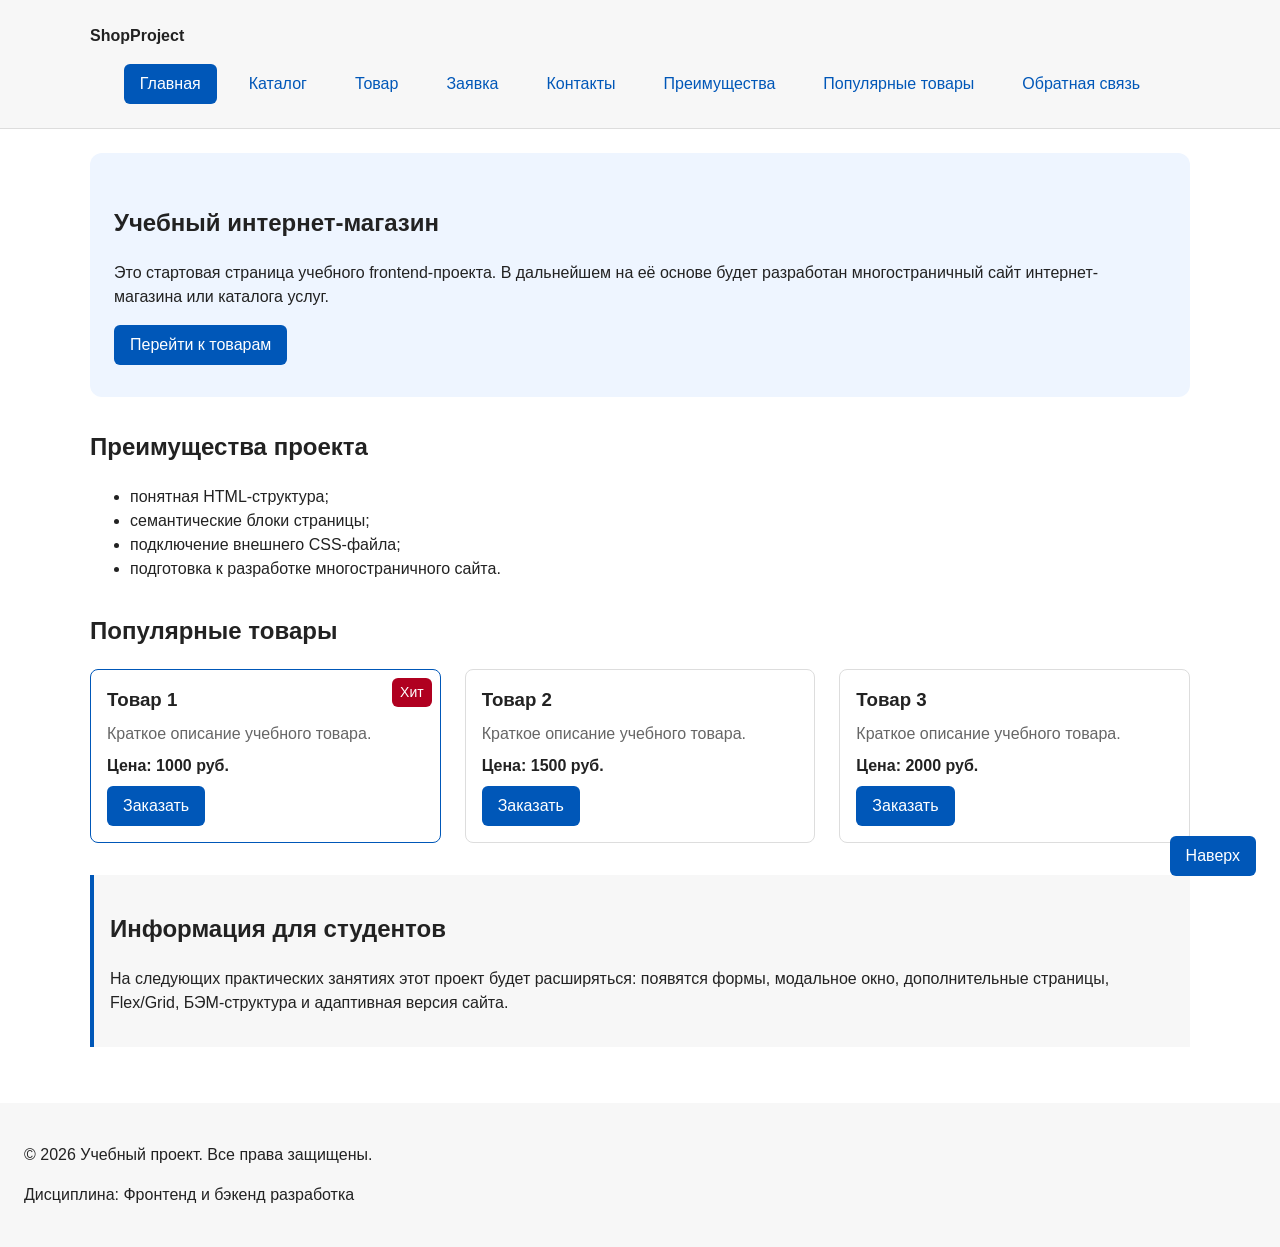
==== commit 6ff9c0e9: "fix: prepare HTML CSS project for submission" ====
--- a/index.html
+++ b/index.html
@@ -21,6 +21,8 @@
         <ul class="site-nav__list">
           <li class="site-nav__item"><a class="site-nav__link site-nav__link--active" href="index.html">Главная</a></li>
           <li class="site-nav__item"><a class="site-nav__link" href="catalog.html">Каталог</a></li>
+          <li class="site-nav__item"><a class="site-nav__link" href="product.html">Товар</a></li>
+          <li class="site-nav__item"><a class="site-nav__link" href="order.html">Заявка</a></li>
           <li class="site-nav__item"><a class="site-nav__link" href="contacts.html">Контакты</a></li>
           <li class="site-nav__item"><a class="site-nav__link" href="index.html#advantages">Преимущества</a></li>
           <li class="site-nav__item"><a class="site-nav__link" href="index.html#popular">Популярные товары</a></li>
@@ -54,6 +56,7 @@
 
       <div class="products-grid">
         <article class="product-card product-card--featured">
+          <span class="product-card__badge">Хит</span>
           <h3 class="product-card__title">Товар 1</h3>
           <p class="product-card__description">Краткое описание учебного товара.</p>
           <p class="product-card__price">Цена: 1000 руб.</p>
@@ -97,6 +100,8 @@
     <p>&copy; 2026 Учебный проект. Все права защищены.</p>
     <p>Дисциплина: Фронтенд и бэкенд разработка</p>
   </footer>
+
+  <a class="button button--primary to-top" href="#">Наверх</a>
   <dialog class="order-dialog" id="order-dialog" aria-labelledby="order-dialog-title">
     <h2 class="order-dialog__title" id="order-dialog-title">Оформление заявки</h2>
 
--- a/css/style.css
+++ b/css/style.css
@@ -35,6 +35,11 @@
 
   /* Размеры */
   --container-width: 1100px;
+  --header-offset: 200px;
+
+  /* Слои: чем больше значение, тем выше элемент */
+  --z-header: 10;
+  --z-to-top: 20;
 }
 
 /* ===============================
@@ -53,9 +58,12 @@
 /*
   Плавная прокрутка при переходе по якорным ссылкам.
   Если браузер не поддерживает свойство, ссылка сработает без анимации.
+  scroll-padding-top оставляет место под липкую шапку,
+  чтобы она не закрывала раздел, к которому выполнен переход.
 */
 html {
   scroll-behavior: smooth;
+  scroll-padding-top: var(--header-offset);
 }
 
 /*
@@ -178,10 +186,16 @@
 
 /*
   Шапка сайта.
+  position: sticky оставляет шапку вверху экрана при прокрутке.
+  z-index поднимает её над содержимым страницы.
 */
 .site-header {
+  position: sticky;
+  top: 0;
+  z-index: var(--z-header);
   padding: var(--space-lg);
   background-color: var(--color-surface);
+  border-bottom: 1px solid var(--color-border);
 }
 
 /*
@@ -313,8 +327,10 @@
   Карточка товара — переиспользуемый БЭМ-блок.
   Карточка сама является flex-контейнером:
   содержимое идёт сверху вниз, расстояние между элементами задаёт gap.
+  position: relative делает карточку точкой отсчёта для бейджа.
 */
 .product-card {
+  position: relative;
   display: flex;
   flex-direction: column;
   gap: var(--space-sm);
@@ -359,6 +375,22 @@
 }
 
 /*
+  Бейдж в правом верхнем углу карточки: «Хит», «Скидка».
+  position: absolute выводит его из потока
+  и размещает относительно карточки.
+*/
+.product-card__badge {
+  position: absolute;
+  top: var(--space-sm);
+  right: var(--space-sm);
+  padding: var(--space-xs) var(--space-sm);
+  font-size: 14px;
+  color: var(--color-white);
+  background-color: var(--color-danger);
+  border-radius: var(--radius-sm);
+}
+
+/*
   Модификатор блока меняет вид своего элемента:
   у товара со скидкой цена выделяется цветом.
 */
@@ -448,6 +480,82 @@
 }
 
 /*
+  Страница товара: изображение слева, описание справа.
+*/
+.product {
+  max-width: var(--container-width);
+  margin: 0 auto var(--space-xl);
+  display: grid;
+  grid-template-columns: 1fr 1fr;
+  gap: var(--space-lg);
+  align-items: start;
+}
+
+/*
+  У figure есть стандартные внешние отступы браузера, убираем их.
+*/
+.product__media {
+  margin: 0;
+}
+
+/*
+  Изображение занимает всю ширину колонки и сохраняет пропорции.
+*/
+.product__image {
+  display: block;
+  width: 100%;
+  height: auto;
+  border: 1px solid var(--color-border);
+  border-radius: var(--radius-md);
+}
+
+.product__title {
+  margin-top: 0;
+}
+
+.product__price {
+  font-size: 20px;
+  font-weight: 700;
+}
+
+/*
+  Кнопки под описанием товара.
+*/
+.product__actions {
+  display: flex;
+  flex-wrap: wrap;
+  gap: var(--space-md);
+}
+
+/*
+  Таблица характеристик товара.
+  border-collapse объединяет рамки соседних ячеек в одну линию.
+*/
+.product-table {
+  width: 100%;
+  border-collapse: collapse;
+}
+
+.product-table__caption {
+  margin-bottom: var(--space-sm);
+  color: var(--color-muted);
+  text-align: left;
+}
+
+.product-table__cell {
+  padding: var(--space-sm) var(--space-md);
+  border: 1px solid var(--color-border);
+  text-align: left;
+}
+
+/*
+  Ячейки заголовка таблицы.
+*/
+.product-table__cell--head {
+  background-color: var(--color-surface);
+}
+
+/*
   Дополнительный информационный блок.
 */
 .aside-info {
@@ -475,6 +583,18 @@
 .site-footer {
   padding: var(--space-lg);
   background-color: var(--color-surface);
+}
+
+/*
+  Кнопка «Наверх».
+  position: fixed закрепляет её в правом нижнем углу окна,
+  при прокрутке она остаётся на месте.
+*/
+.to-top {
+  position: fixed;
+  right: var(--space-lg);
+  bottom: var(--space-lg);
+  z-index: var(--z-to-top);
 }
 
 /* ===============================
@@ -579,3 +699,11 @@
   gap: var(--space-md);
   margin-top: var(--space-lg);
 }
+
+/*
+  Модификатор формы на отдельной странице:
+  без модального окна ширину формы нужно ограничить.
+*/
+.order-form--page {
+  max-width: 560px;
+}
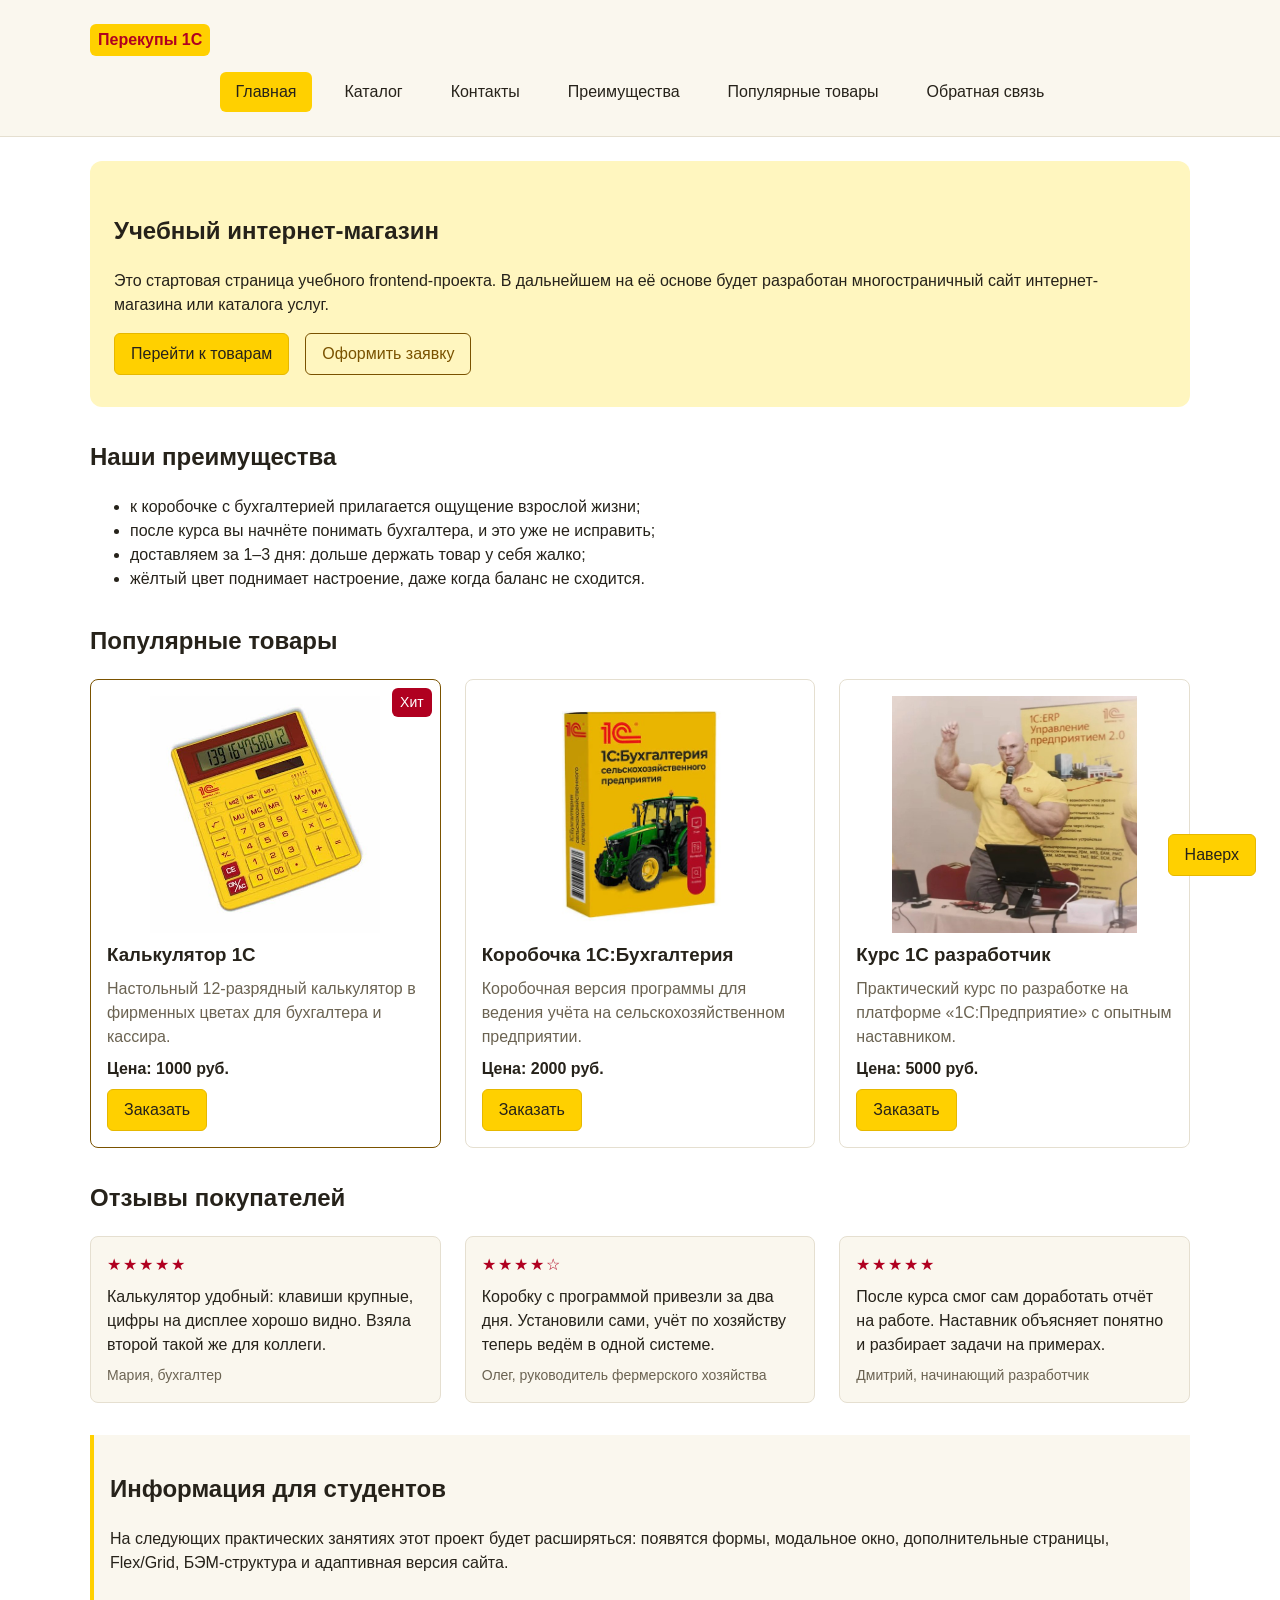
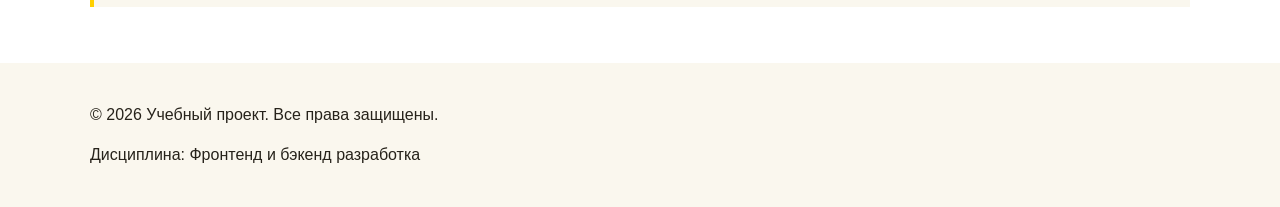
==== commit aa4d2163: "feat: add product pages content, branding and reviews" ====
--- a/index.html
+++ b/index.html
@@ -4,9 +4,9 @@
   <meta charset="UTF-8">
   <meta name="viewport" content="width=device-width, initial-scale=1.0">
   <meta name="description" content="Главная страница учебного интернет-магазина: преимущества, популярные товары и форма заявки.">
-  <title>Главная — Учебный интернет-магазин</title>
+  <title>Главная — Перекупы 1С</title>
   <meta property="og:type" content="website">
-  <meta property="og:title" content="Учебный интернет-магазин">
+  <meta property="og:title" content="Перекупы 1С">
   <meta property="og:description" content="Учебный frontend-проект интернет-магазина.">
   <meta property="og:image" content="https://killmenull.github.io/kr1-html-css-shop/images/preview.jpg">
   <link rel="stylesheet" href="css/style.css">
@@ -15,14 +15,12 @@
 <body>
   <header class="site-header">
     <div class="site-header__inner">
-      <a class="site-header__logo" href="index.html">ShopProject</a>
+      <a class="site-header__logo" href="index.html">Перекупы 1С</a>
 
       <nav class="site-nav" aria-label="Основная навигация">
         <ul class="site-nav__list">
           <li class="site-nav__item"><a class="site-nav__link site-nav__link--active" href="index.html">Главная</a></li>
           <li class="site-nav__item"><a class="site-nav__link" href="catalog.html">Каталог</a></li>
-          <li class="site-nav__item"><a class="site-nav__link" href="product.html">Товар</a></li>
-          <li class="site-nav__item"><a class="site-nav__link" href="order.html">Заявка</a></li>
           <li class="site-nav__item"><a class="site-nav__link" href="contacts.html">Контакты</a></li>
           <li class="site-nav__item"><a class="site-nav__link" href="index.html#advantages">Преимущества</a></li>
           <li class="site-nav__item"><a class="site-nav__link" href="index.html#popular">Популярные товары</a></li>
@@ -39,16 +37,19 @@
         В дальнейшем на её основе будет разработан многостраничный сайт
         интернет-магазина или каталога услуг.
       </p>
-      <a class="button button--primary" href="#popular">Перейти к товарам</a>
+      <div class="hero__actions">
+        <a class="button button--primary" href="#popular">Перейти к товарам</a>
+        <a class="button button--secondary" href="order.html">Оформить заявку</a>
+      </div>
     </section>
     <section class="section" id="advantages">
-      <h2 class="section__title">Преимущества проекта</h2>
+      <h2 class="section__title">Наши преимущества</h2>
 
       <ul class="advantages-list">
-        <li>понятная HTML-структура;</li>
-        <li>семантические блоки страницы;</li>
-        <li>подключение внешнего CSS-файла;</li>
-        <li>подготовка к разработке многостраничного сайта.</li>
+        <li>к коробочке с бухгалтерией прилагается ощущение взрослой жизни;</li>
+        <li>после курса вы начнёте понимать бухгалтера, и это уже не исправить;</li>
+        <li>доставляем за 1–3 дня: дольше держать товар у себя жалко;</li>
+        <li>жёлтый цвет поднимает настроение, даже когда баланс не сходится.</li>
       </ul>
     </section>
     <section class="section" id="popular">
@@ -57,28 +58,31 @@
       <div class="products-grid">
         <article class="product-card product-card--featured">
           <span class="product-card__badge">Хит</span>
-          <h3 class="product-card__title">Товар 1</h3>
-          <p class="product-card__description">Краткое описание учебного товара.</p>
+          <img class="product-card__image" src="images/product-1.jpg" alt="Жёлтый настольный калькулятор 1С с красными клавишами" width="440" height="454">
+          <h3 class="product-card__title"><a class="product-card__link" href="product.html">Калькулятор 1С</a></h3>
+          <p class="product-card__description">Настольный 12-разрядный калькулятор в фирменных цветах для бухгалтера и кассира.</p>
           <p class="product-card__price">Цена: 1000 руб.</p>
-          <button class="button button--primary product-card__button" type="button" data-product="Товар 1">
+          <button class="button button--primary product-card__button" type="button" data-product="Калькулятор 1С">
             Заказать
           </button>
         </article>
 
         <article class="product-card">
-          <h3 class="product-card__title">Товар 2</h3>
-          <p class="product-card__description">Краткое описание учебного товара.</p>
-          <p class="product-card__price">Цена: 1500 руб.</p>
-          <button class="button button--primary product-card__button" type="button" data-product="Товар 2">
+          <img class="product-card__image" src="images/product-2.jpg" alt="Жёлтая коробка программы «1С:Бухгалтерия сельскохозяйственного предприятия» с изображением трактора" width="395" height="506">
+          <h3 class="product-card__title"><a class="product-card__link" href="product-2.html">Коробочка 1С:Бухгалтерия</a></h3>
+          <p class="product-card__description">Коробочная версия программы для ведения учёта на сельскохозяйственном предприятии.</p>
+          <p class="product-card__price">Цена: 2000 руб.</p>
+          <button class="button button--primary product-card__button" type="button" data-product="Коробочка 1С:Бухгалтерия">
             Заказать
           </button>
         </article>
 
         <article class="product-card">
-          <h3 class="product-card__title">Товар 3</h3>
-          <p class="product-card__description">Краткое описание учебного товара.</p>
-          <p class="product-card__price">Цена: 2000 руб.</p>
-          <button class="button button--primary product-card__button" type="button" data-product="Товар 3">
+          <img class="product-card__image" src="images/product-3.jpg" alt="Преподаватель в жёлтой футболке 1С выступает с микрофоном на фоне плаката «1С:ERP»" width="800" height="775">
+          <h3 class="product-card__title"><a class="product-card__link" href="product-3.html">Курс 1С разработчик</a></h3>
+          <p class="product-card__description">Практический курс по разработке на платформе «1С:Предприятие» с опытным наставником.</p>
+          <p class="product-card__price">Цена: 5000 руб.</p>
+          <button class="button button--primary product-card__button" type="button" data-product="Курс 1С разработчик">
             Заказать
           </button>
         </article>
@@ -87,6 +91,38 @@
     <p class="success-message" id="success-message" hidden>
       Форма успешно отправлена!
     </p>
+    <section class="section">
+      <h2 class="section__title">Отзывы покупателей</h2>
+
+      <div class="reviews">
+        <figure class="review">
+          <p class="review__rating" role="img" aria-label="Оценка: 5 из 5">★★★★★</p>
+          <blockquote class="review__text">
+            Калькулятор удобный: клавиши крупные, цифры на дисплее хорошо видно.
+            Взяла второй такой же для коллеги.
+          </blockquote>
+          <figcaption class="review__author">Мария, бухгалтер</figcaption>
+        </figure>
+
+        <figure class="review">
+          <p class="review__rating" role="img" aria-label="Оценка: 4 из 5">★★★★☆</p>
+          <blockquote class="review__text">
+            Коробку с программой привезли за два дня. Установили сами,
+            учёт по хозяйству теперь ведём в одной системе.
+          </blockquote>
+          <figcaption class="review__author">Олег, руководитель фермерского хозяйства</figcaption>
+        </figure>
+
+        <figure class="review">
+          <p class="review__rating" role="img" aria-label="Оценка: 5 из 5">★★★★★</p>
+          <blockquote class="review__text">
+            После курса смог сам доработать отчёт на работе.
+            Наставник объясняет понятно и разбирает задачи на примерах.
+          </blockquote>
+          <figcaption class="review__author">Дмитрий, начинающий разработчик</figcaption>
+        </figure>
+      </div>
+    </section>
     <aside class="aside-info">
       <h2>Информация для студентов</h2>
       <p>
@@ -97,8 +133,10 @@
     </aside>
   </main>
   <footer class="site-footer" id="contacts">
-    <p>&copy; 2026 Учебный проект. Все права защищены.</p>
-    <p>Дисциплина: Фронтенд и бэкенд разработка</p>
+    <div class="site-footer__inner">
+      <p>&copy; 2026 Учебный проект. Все права защищены.</p>
+      <p>Дисциплина: Фронтенд и бэкенд разработка</p>
+    </div>
   </footer>
 
   <a class="button button--primary to-top" href="#">Наверх</a>
--- a/css/style.css
+++ b/css/style.css
@@ -7,19 +7,36 @@
   Чтобы изменить оформление, достаточно поменять переменную здесь.
 */
 :root {
-  /* Основные цвета проекта */
+  /*
+    Основные цвета проекта: тёплая жёлтая палитра.
+    Жёлтый используется как заливка (кнопки, активный пункт меню),
+    текст на нём тёмный: белый текст на жёлтом не читается.
+  */
   --color-bg: #ffffff;
-  --color-text: #222222;
-  --color-muted: #666666;
-  --color-primary: #0057b8;
-  --color-primary-dark: #003f86;
-  --color-border: #dddddd;
-  --color-surface: #f7f7f7;
-  --color-surface-accent: #eef5ff;
+  --color-text: #26221a;
+  --color-muted: #6b6352;
+  --color-primary: #ffd000;
+  --color-primary-dark: #e6b800;
+  --color-on-primary: #26221a;
+
+  /*
+    Акцентный цвет для ссылок, рамок и обводки фокуса.
+    Тёмно-янтарный: тот же тон, что у жёлтого, но достаточно тёмный,
+    чтобы читаться на белом фоне.
+  */
+  --color-accent: #7a5200;
+
+  --color-border: #e5dfd0;
+  --color-surface: #faf7ee;
+  --color-surface-accent: #fff6bf;
   --color-danger: #b00020;
   --color-success: #168a2f;
   --color-success-bg: #eefaf0;
   --color-white: #ffffff;
+
+  /* Логотип: фон основного жёлтого цвета и тёмно-красный текст */
+  --color-brand: var(--color-primary);
+  --color-brand-text: #b00020;
 
   /* Отступы */
   --space-xs: 4px;
@@ -69,8 +86,13 @@
 /*
   Убираем стандартный внешний отступ браузера у body.
   Цвет текста и фона берутся из переменных.
+  body — flex-колонка высотой не меньше окна (100vh):
+  шапка, main и подвал идут сверху вниз, а main забирает свободное место.
 */
 body {
+  display: flex;
+  flex-direction: column;
+  min-height: 100vh;
   margin: 0;
   font-family: Arial, sans-serif;
   line-height: 1.5;
@@ -81,8 +103,11 @@
 /*
   Внутренние отступы основной области страницы.
   Шапка и подвал задают свои отступы в блоках site-header и site-footer.
+  flex-grow: 1 растягивает main на всю свободную высоту,
+  поэтому подвал остаётся внизу окна даже на короткой странице.
 */
 main {
+  flex-grow: 1;
   padding: var(--space-lg);
 }
 
@@ -94,18 +119,18 @@
   Базовый цвет ссылок и его изменение при наведении.
 */
 a {
-  color: var(--color-primary);
+  color: var(--color-accent);
 }
 
 a:hover {
-  color: var(--color-primary-dark);
+  color: var(--color-text);
 }
 
 /*
   Видимая рамка фокуса при навигации с клавиатуры.
 */
 a:focus-visible {
-  outline: 2px solid var(--color-primary);
+  outline: 2px solid var(--color-accent);
   outline-offset: 3px;
 }
 
@@ -114,7 +139,7 @@
   например раздела id="popular" после ссылки #popular.
 */
 :target {
-  outline: 2px dashed var(--color-primary);
+  outline: 2px dashed var(--color-accent);
   outline-offset: 4px;
 }
 
@@ -123,11 +148,13 @@
   Базовый класс задаёт форму и размеры,
   цвета задаются модификаторами button--primary и button--secondary.
   Класс используется и для ссылок, и для элементов button.
+  Прозрачная рамка есть у всех кнопок, чтобы варианты
+  с рамкой и без неё были одного размера.
 */
 .button {
   display: inline-block;
   padding: var(--space-sm) var(--space-md);
-  border: none;
+  border: 1px solid transparent;
   border-radius: var(--radius-sm);
   font: inherit;
   text-decoration: none;
@@ -135,38 +162,40 @@
 }
 
 /*
-  Основной вариант кнопки.
+  Основной вариант кнопки: жёлтая заливка и тёмный текст.
+  Рамка чуть темнее заливки отделяет кнопку от светлого фона.
 */
 .button--primary {
-  color: var(--color-white);
+  color: var(--color-on-primary);
   background-color: var(--color-primary);
+  border-color: var(--color-primary-dark);
 }
 
 /*
   Цвет текста указан явно, иначе у ссылки-кнопки
-  сработает a:hover и текст станет тёмно-синим на тёмно-синем фоне.
+  сработает общее правило a:hover.
 */
 .button--primary:hover {
-  color: var(--color-white);
+  color: var(--color-on-primary);
   background-color: var(--color-primary-dark);
 }
 
 /*
-  Второстепенный вариант кнопки.
+  Второстепенный вариант кнопки: прозрачный фон и рамка.
 */
 .button--secondary {
-  color: var(--color-primary);
+  color: var(--color-accent);
   background-color: transparent;
-  border: 1px solid var(--color-primary);
+  border-color: var(--color-accent);
 }
 
 .button--secondary:hover {
-  color: var(--color-white);
+  color: var(--color-on-primary);
   background-color: var(--color-primary);
 }
 
 .button:focus-visible {
-  outline: 2px solid var(--color-primary);
+  outline: 2px solid var(--color-accent);
   outline-offset: 3px;
 }
 
@@ -208,12 +237,26 @@
 }
 
 /*
-  Текстовый логотип.
+  Текстовый логотип: жёлтая плашка с тёмно-красным текстом.
+  Жёлтым сделан фон, а не буквы: жёлтый текст
+  на светлой шапке было бы невозможно прочитать.
 */
 .site-header__logo {
+  display: inline-block;
+  padding: var(--space-xs) var(--space-sm);
   font-weight: 700;
-  color: var(--color-text);
+  color: var(--color-brand-text);
+  background-color: var(--color-brand);
+  border-radius: var(--radius-sm);
   text-decoration: none;
+}
+
+/*
+  Цвет текста указан явно, иначе при наведении
+  сработает общее правило a:hover и текст сменит цвет.
+*/
+.site-header__logo:hover {
+  color: var(--color-brand-text);
 }
 
 /*
@@ -240,18 +283,18 @@
 .site-nav__link {
   display: inline-block;
   padding: var(--space-sm) var(--space-md);
-  color: var(--color-primary);
+  color: var(--color-text);
   text-decoration: none;
   border-radius: var(--radius-sm);
 }
 
 .site-nav__link:hover {
-  color: var(--color-white);
+  color: var(--color-on-primary);
   background-color: var(--color-primary);
 }
 
 .site-nav__link:focus-visible {
-  outline: 2px solid var(--color-primary);
+  outline: 2px solid var(--color-accent);
   outline-offset: 3px;
 }
 
@@ -259,7 +302,7 @@
   Модификатор активного пункта: ссылка на текущую страницу.
 */
 .site-nav__link--active {
-  color: var(--color-white);
+  color: var(--color-on-primary);
   background-color: var(--color-primary);
 }
 
@@ -274,7 +317,7 @@
 }
 
 .breadcrumbs__link {
-  color: var(--color-primary);
+  color: var(--color-accent);
 }
 
 /*
@@ -295,6 +338,15 @@
   padding: var(--space-xl) var(--space-lg);
   background-color: var(--color-surface-accent);
   border-radius: var(--radius-lg);
+}
+
+/*
+  Кнопки в hero-блоке стоят в ряд с промежутком.
+*/
+.hero__actions {
+  display: flex;
+  flex-wrap: wrap;
+  gap: var(--space-md);
 }
 
 /*
@@ -341,18 +393,32 @@
 }
 
 .product-card:hover {
-  border-color: var(--color-primary);
+  border-color: var(--color-accent);
 }
 
 /*
   Модификаторы карточки: выделенный товар и товар со скидкой.
 */
 .product-card--featured {
-  border-color: var(--color-primary);
+  border-color: var(--color-accent);
 }
 
 .product-card--discount {
   border-color: var(--color-danger);
+}
+
+/*
+  Фото товара в карточке.
+  aspect-ratio задаёт одинаковую область 4:3 для всех карточек,
+  object-fit: contain вписывает в неё фото целиком, без обрезки.
+*/
+.product-card__image {
+  display: block;
+  width: 100%;
+  height: auto;
+  aspect-ratio: 4 / 3;
+  object-fit: contain;
+  border-radius: var(--radius-sm);
 }
 
 /*
@@ -362,6 +428,19 @@
 .product-card__title {
   margin: 0;
   color: var(--color-text);
+}
+
+/*
+  Название товара — ссылка на его страницу.
+  Цвет наследуется от заголовка, подчёркивание появляется при наведении.
+*/
+.product-card__link {
+  color: inherit;
+  text-decoration: none;
+}
+
+.product-card__link:hover {
+  text-decoration: underline;
 }
 
 .product-card__description {
@@ -499,14 +578,19 @@
 }
 
 /*
-  Изображение занимает всю ширину колонки и сохраняет пропорции.
+  Фото товара на его странице.
+  Область 4:3 одинакова для всех товаров,
+  фото вписывается в неё целиком, без обрезки.
 */
 .product__image {
   display: block;
   width: 100%;
   height: auto;
+  aspect-ratio: 4 / 3;
+  object-fit: contain;
   border: 1px solid var(--color-border);
   border-radius: var(--radius-md);
+  background-color: var(--color-bg);
 }
 
 .product__title {
@@ -553,6 +637,54 @@
 */
 .product-table__cell--head {
   background-color: var(--color-surface);
+}
+
+/*
+  Блок отзывов: три карточки в ряд через CSS Grid.
+*/
+.reviews {
+  display: grid;
+  grid-template-columns: repeat(3, 1fr);
+  gap: var(--space-lg);
+}
+
+/*
+  Карточка отзыва.
+  У figure есть стандартные внешние отступы браузера, убираем их.
+  Карточка — flex-колонка, чтобы подпись автора прижималась к низу.
+*/
+.review {
+  display: flex;
+  flex-direction: column;
+  gap: var(--space-sm);
+  margin: 0;
+  padding: var(--space-md);
+  border: 1px solid var(--color-border);
+  border-radius: var(--radius-md);
+  background-color: var(--color-surface);
+}
+
+/*
+  Оценка звёздами. Текст оценки для программ чтения с экрана
+  задан в HTML через aria-label.
+*/
+.review__rating {
+  margin: 0;
+  color: var(--color-brand-text);
+  letter-spacing: 2px;
+}
+
+/*
+  У blockquote тоже есть стандартные отступы браузера.
+*/
+.review__text {
+  margin: 0;
+}
+
+.review__author {
+  margin-top: auto;
+  font-size: 14px;
+  color: var(--color-muted);
 }
 
 /*
@@ -583,6 +715,17 @@
 .site-footer {
   padding: var(--space-lg);
   background-color: var(--color-surface);
+}
+
+/*
+  Внутренний контейнер подвала ограничивает ширину содержимого
+  и ставит его по центру, как в шапке и разделах страницы.
+  Без него на широком экране или при уменьшении масштаба
+  текст подвала прижимался к левому краю окна.
+*/
+.site-footer__inner {
+  max-width: var(--container-width);
+  margin: 0 auto;
 }
 
 /*
@@ -666,7 +809,7 @@
 .order-form__input:hover,
 .order-form__select:hover,
 .order-form__textarea:hover {
-  border-color: var(--color-primary);
+  border-color: var(--color-accent);
 }
 
 /*
@@ -675,7 +818,7 @@
 .order-form__input:focus-visible,
 .order-form__select:focus-visible,
 .order-form__textarea:focus-visible {
-  outline: 2px solid var(--color-primary);
+  outline: 2px solid var(--color-accent);
   outline-offset: 3px;
 }
 
